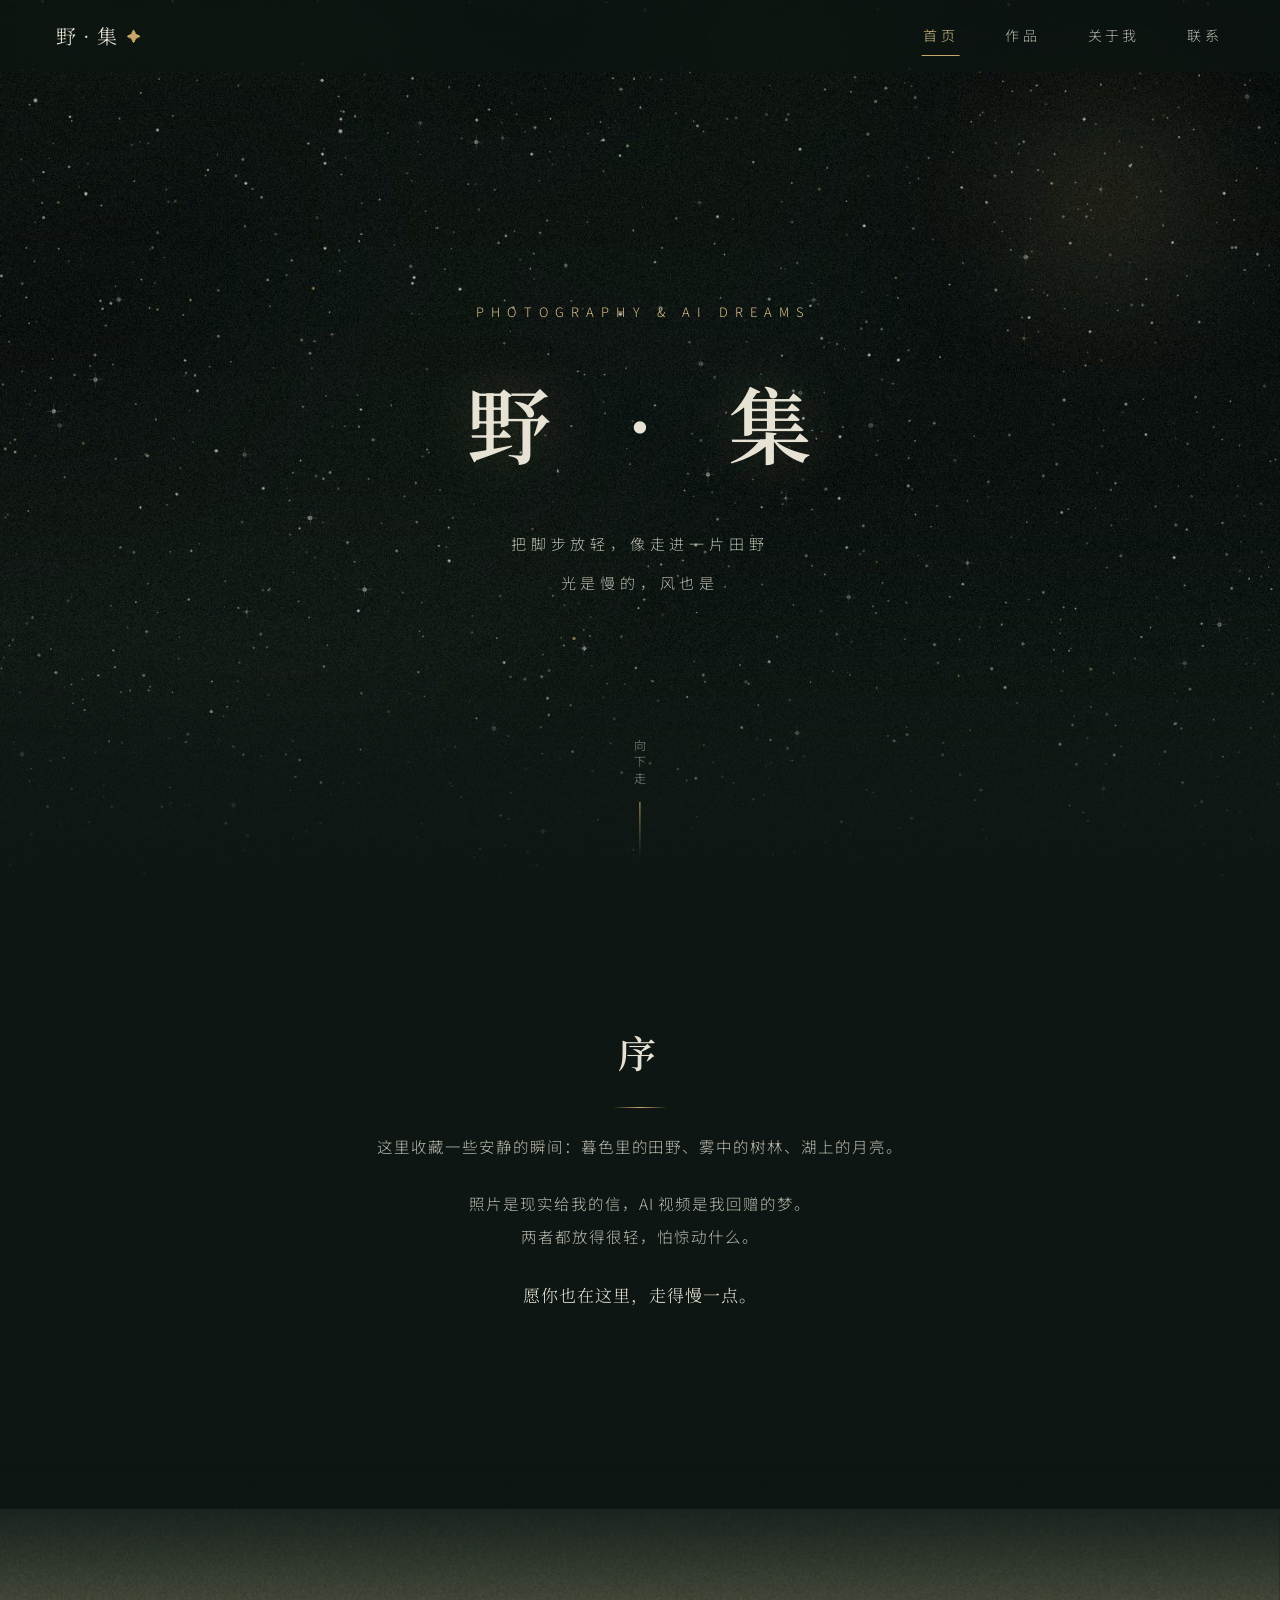
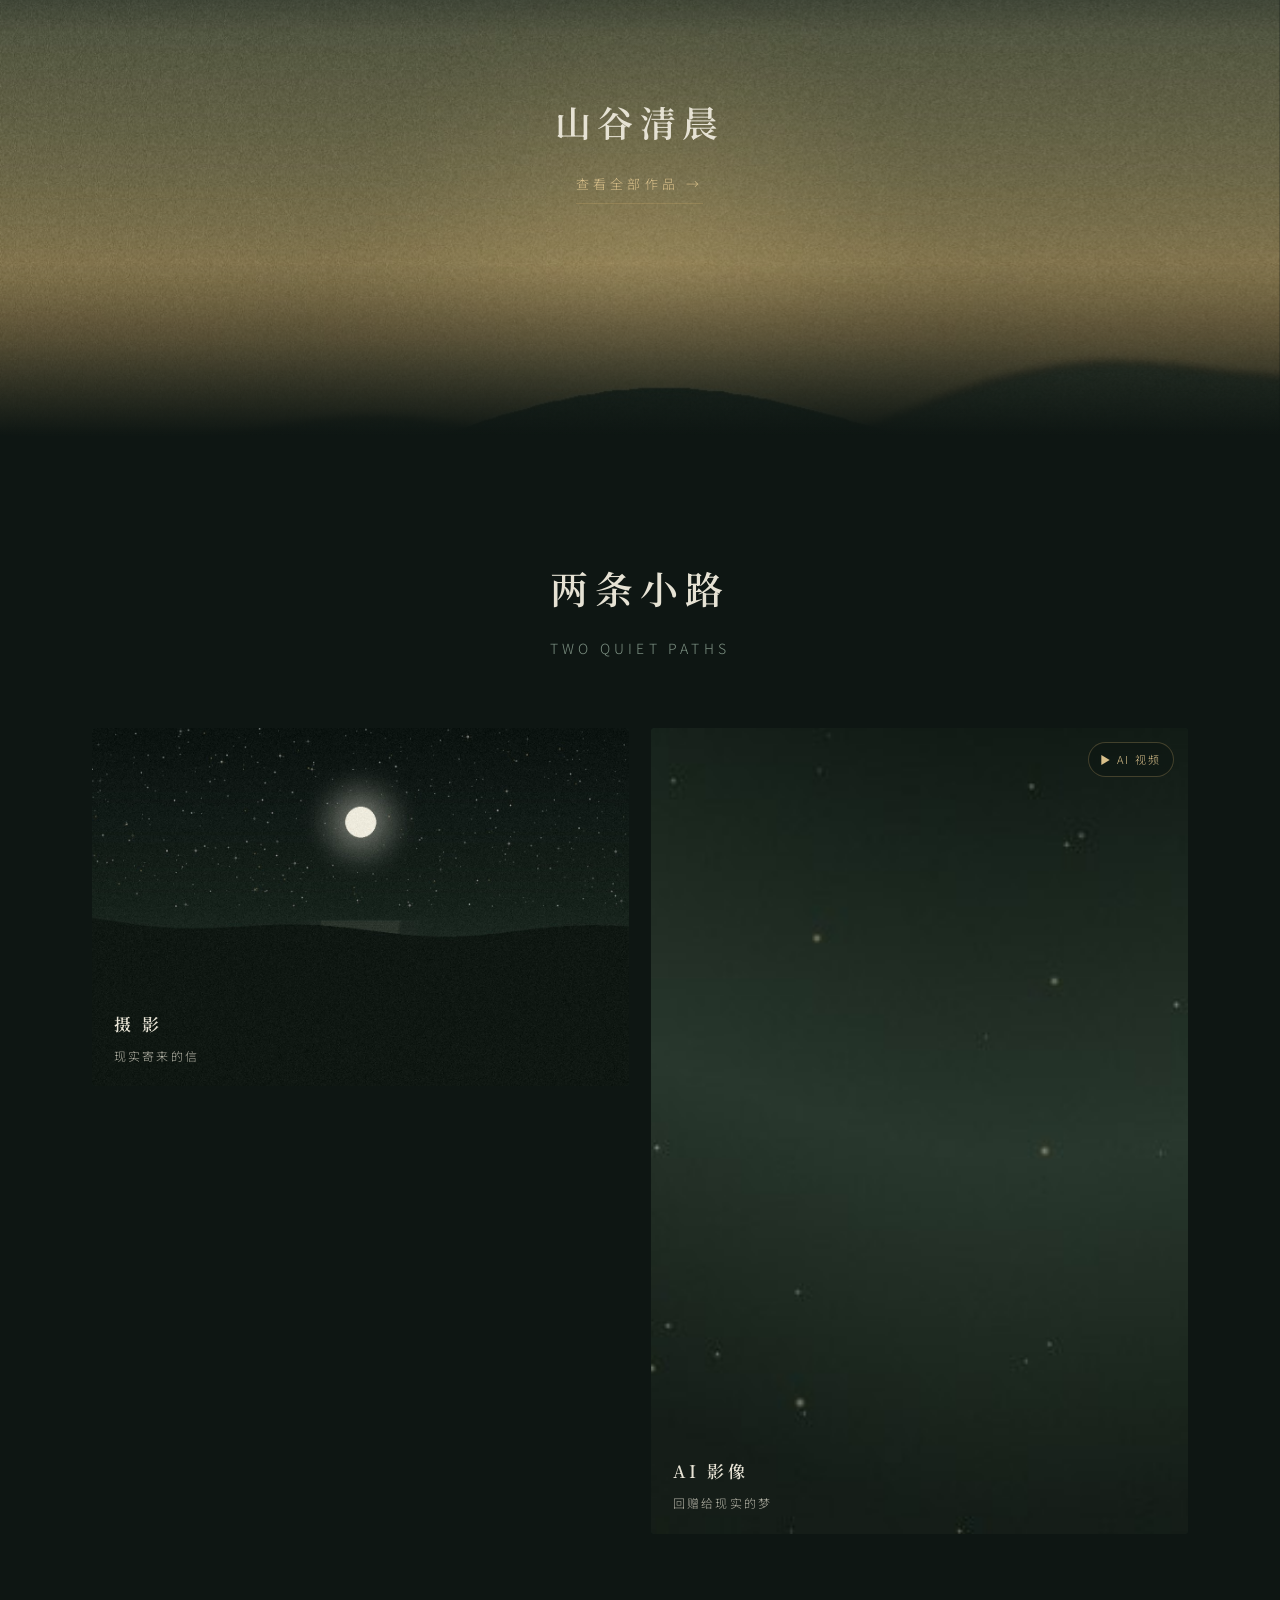
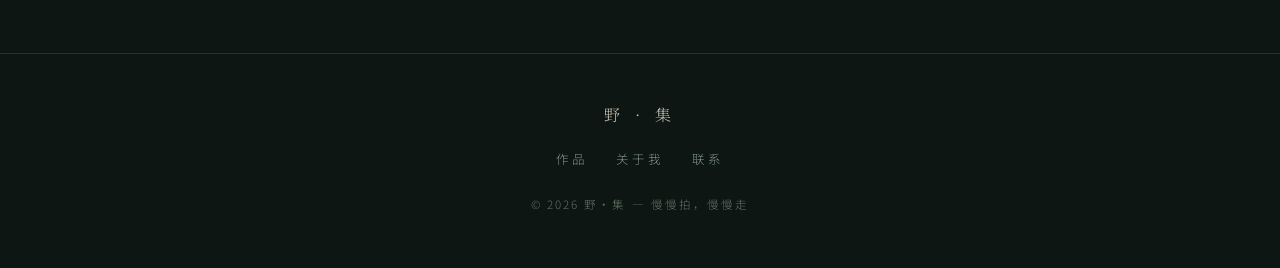
==== index.html @ b6f1c2d1 "野·集：摄影师个人网站（首页/作品/关于/联系）" ====
<!DOCTYPE html>
<html lang="zh-CN">
<head>
  <meta charset="UTF-8">
  <meta name="viewport" content="width=device-width, initial-scale=1.0">
  <title>野 · 集 — 摄影与 AI 影像</title>
  <meta name="description" content="一个安静的摄影角落：田野、雾气、星光，以及一些 AI 做的梦。">
  <link rel="icon" href="data:image/svg+xml,%3Csvg xmlns='http://www.w3.org/2000/svg' viewBox='0 0 32 32'%3E%3Ccircle cx='16' cy='16' r='14' fill='%23121d17'/%3E%3Ccircle cx='16' cy='12' r='2.4' fill='%23c8a96b'/%3E%3Ccircle cx='10' cy='20' r='1.4' fill='%23e6e2d4'/%3E%3Ccircle cx='22' cy='19' r='1.7' fill='%23e6e2d4'/%3E%3C/svg%3E">
  <link rel="preconnect" href="https://fonts.googleapis.com">
  <link rel="preconnect" href="https://fonts.gstatic.com" crossorigin>
  <link href="https://fonts.googleapis.com/css2?family=Noto+Serif+SC:wght@400;600&family=Noto+Sans+SC:wght@300;400&display=swap" rel="stylesheet">
  <link rel="stylesheet" href="assets/css/style.css">
</head>
<body>

  <!-- 顶部固定导航 -->
  <nav class="nav">
    <a class="nav-logo" href="index.html">野·集<span class="gold-dot">✦</span></a>
    <button class="nav-toggle" aria-label="菜单"><span></span><span></span><span></span></button>
    <div class="nav-links">
      <a href="index.html" class="active">首页</a>
      <a href="works.html">作品</a>
      <a href="about.html">关于我</a>
      <a href="contact.html">联系</a>
    </div>
  </nav>

  <!-- 首屏：星空大图 + 标题，鼠标悬停点亮星星 -->
  <header class="hero">
    <canvas id="starCanvas"></canvas>
    <div class="hero-inner">
      <p class="hero-kicker reveal">PHOTOGRAPHY &amp; AI DREAMS</p>
      <h1 class="hero-title reveal" data-delay="1">野&nbsp;·&nbsp;集</h1>
      <p class="hero-poem reveal" data-delay="2">把脚步放轻，像走进一片田野<br>光是慢的，风也是</p>
    </div>
    <span class="hero-scroll">向下走</span>
  </header>

  <!-- 序 -->
  <section class="section">
    <div class="intro">
      <h2 class="section-title reveal">序</h2>
      <div class="divider reveal"></div>
      <p class="reveal" data-delay="1">这里收藏一些安静的瞬间：暮色里的田野、雾中的树林、湖上的月亮。</p>
      <p class="reveal" data-delay="2">照片是现实给我的信，AI 视频是我回赠的梦。<br>两者都放得很轻，怕惊动什么。</p>
      <p class="drop reveal" data-delay="3">愿你也在这里，走得慢一点。</p>
    </div>
  </section>

  <!-- 精选作品带（视差滚动） -->
  <section class="feature-strip">
    <div class="parallax-img" data-parallax="0.35" style="background-image:url('assets/img/gallery/valley-dawn.jpg')"></div>
    <div class="strip-mask"></div>
    <div class="strip-text">
      <h2 class="reveal">山谷清晨</h2>
      <a class="reveal" data-delay="1" href="works.html">查看全部作品 →</a>
    </div>
  </section>

  <!-- 两条小路 -->
  <section class="section">
    <h2 class="section-title reveal">两条小路</h2>
    <p class="section-sub reveal" data-delay="1">TWO QUIET PATHS</p>
    <div class="gallery" style="grid-template-columns: repeat(2, 1fr);">
      <figure class="work-card reveal" data-delay="1" onclick="location.href='works.html'">
        <img src="assets/img/gallery/lake-moon.jpg" alt="摄影" loading="lazy" decoding="async">
        <div class="card-veil"></div>
        <figcaption class="card-info" style="opacity:1;transform:none;">
          <h3>摄 影</h3>
          <p>现实寄来的信</p>
        </figcaption>
      </figure>
      <figure class="work-card reveal" data-delay="2" onclick="location.href='works.html'">
        <img src="assets/img/gallery/dream-tide.jpg" alt="AI 视频" loading="lazy" decoding="async">
        <span class="badge-video"><svg viewBox="0 0 10 12"><path d="M0 0 L10 6 L0 12 Z"/></svg>AI 视频</span>
        <div class="card-veil"></div>
        <figcaption class="card-info" style="opacity:1;transform:none;">
          <h3>AI 影像</h3>
          <p>回赠给现实的梦</p>
        </figcaption>
      </figure>
    </div>
  </section>

  <footer class="footer">
    <p class="f-logo">野 · 集</p>
    <div class="f-links">
      <a href="works.html">作品</a>
      <a href="about.html">关于我</a>
      <a href="contact.html">联系</a>
    </div>
    <p class="f-copy">© <span id="year">2026</span> 野·集 — 慢慢拍，慢慢走</p>
  </footer>

  <script src="assets/js/stars.js" defer></script>
  <script src="assets/js/main.js" defer></script>
</body>
</html>
---- assets/css/style.css ----
/* ============================================================
   野 · 集 —— 摄影师个人网站
   氛围：温柔、安静，像走进田野
   色彩：深绿低饱和 + 暖金点缀，柔和低对比
   排版：衬线标题 + 黑体正文，诗集式宽行距
   ============================================================ */

:root {
  /* 色彩系统 */
  --green-950: #0e1613;
  --green-900: #121d17;
  --green-800: #182620;
  --green-700: #22332a;
  --green-600: #2f463a;
  --green-500: #48604f;
  --sage: #7d9183;
  --sage-dim: #5d7062;
  --gold: #c8a96b;
  --gold-soft: #d9c08a;
  --gold-faint: rgba(200, 169, 107, 0.35);
  --cream: #e6e2d4;
  --cream-dim: #b9b8ab;
  --line: rgba(230, 226, 212, 0.12);
  --line-gold: rgba(200, 169, 107, 0.28);

  /* 字体 */
  --serif: "Noto Serif SC", "Songti SC", "STSong", "SimSun", serif;
  --sans: "Noto Sans SC", "PingFang SC", "Microsoft YaHei", sans-serif;

  /* 节奏 */
  --ease-soft: cubic-bezier(0.33, 1, 0.68, 1);
  --dur: 0.5s;
  --nav-h: 72px;
}

* { margin: 0; padding: 0; box-sizing: border-box; }

html { scroll-behavior: smooth; }

body {
  background: var(--green-950);
  color: var(--cream);
  font-family: var(--sans);
  font-weight: 300;
  font-size: 16px;
  line-height: 2.1;               /* 诗集般的宽行距 */
  letter-spacing: 0.06em;         /* 微微拉开的字距 */
  -webkit-font-smoothing: antialiased;
  overflow-x: hidden;
}

::selection { background: rgba(200, 169, 107, 0.28); color: var(--cream); }

img { display: block; max-width: 100%; }
a { color: inherit; text-decoration: none; }
ul { list-style: none; }

/* 细滚动条 */
::-webkit-scrollbar { width: 10px; }
::-webkit-scrollbar-track { background: var(--green-950); }
::-webkit-scrollbar-thumb { background: var(--green-600); border-radius: 5px; }
::-webkit-scrollbar-thumb:hover { background: var(--green-500); }

/* ============ 通用排版 ============ */
h1, h2, h3, h4 {
  font-family: var(--serif);
  font-weight: 600;
  letter-spacing: 0.18em;
  color: var(--cream);
  line-height: 1.7;
}

.section {
  max-width: 1160px;
  margin: 0 auto;
  padding: 120px 32px;
}

.section-title {
  font-size: clamp(26px, 3.4vw, 38px);
  text-align: center;
  margin-bottom: 14px;
}

.section-sub {
  text-align: center;
  color: var(--sage);
  font-size: 14px;
  letter-spacing: 0.3em;
  margin-bottom: 64px;
}

.gold-dot { color: var(--gold); }

/* 金色分隔线（细、克制） */
.divider {
  width: 56px;
  height: 1px;
  background: linear-gradient(90deg, transparent, var(--gold), transparent);
  margin: 22px auto;
}

/* ============ 顶部固定导航 ============ */
.nav {
  position: fixed;
  inset: 0 0 auto 0;
  height: var(--nav-h);
  z-index: 100;
  display: flex;
  align-items: center;
  justify-content: space-between;
  padding: 0 clamp(20px, 5vw, 56px);
  background: rgba(14, 22, 19, 0.55);
  backdrop-filter: blur(14px);
  -webkit-backdrop-filter: blur(14px);
  border-bottom: 1px solid transparent;
  transition: background var(--dur) var(--ease-soft), border-color var(--dur) var(--ease-soft);
}
.nav.scrolled {
  background: rgba(14, 22, 19, 0.86);
  border-bottom-color: var(--line);
}

.nav-logo {
  font-family: var(--serif);
  font-size: 20px;
  letter-spacing: 0.34em;
  color: var(--cream);
}
.nav-logo .gold-dot { font-size: 14px; vertical-align: 2px; margin-left: 4px; }

.nav-links {
  display: flex;
  gap: clamp(18px, 3.4vw, 44px);
}
.nav-links a {
  position: relative;
  font-size: 14px;
  letter-spacing: 0.24em;
  color: var(--cream-dim);
  padding: 6px 2px;
  transition: color var(--dur) var(--ease-soft);
}
.nav-links a::after {
  content: "";
  position: absolute;
  left: 50%;
  bottom: 0;
  width: 0;
  height: 1px;
  background: var(--gold);
  transform: translateX(-50%);
  transition: width var(--dur) var(--ease-soft);
}
.nav-links a:hover,
.nav-links a.active { color: var(--gold-soft); }
.nav-links a:hover::after,
.nav-links a.active::after { width: 100%; }

/* 移动端汉堡 */
.nav-toggle {
  display: none;
  background: none;
  border: none;
  cursor: pointer;
  width: 36px; height: 36px;
  position: relative;
}
.nav-toggle span {
  display: block;
  width: 22px; height: 1.5px;
  background: var(--cream);
  margin: 5px auto;
  transition: transform var(--dur) var(--ease-soft), opacity var(--dur) var(--ease-soft);
}
.nav-toggle.open span:nth-child(1) { transform: translateY(6.5px) rotate(45deg); }
.nav-toggle.open span:nth-child(2) { opacity: 0; }
.nav-toggle.open span:nth-child(3) { transform: translateY(-6.5px) rotate(-45deg); }

/* ============ 首屏：星空 ============ */
.hero {
  position: relative;
  height: 100vh;
  min-height: 560px;
  overflow: hidden;
  background: var(--green-950) url("../img/hero-nebula.jpg") center / cover no-repeat;
}

.hero::after {
  /* 底部渐隐到页面底色，衔接下一段 */
  content: "";
  position: absolute;
  inset: auto 0 0 0;
  height: 30vh;
  background: linear-gradient(180deg, transparent, var(--green-950));
  pointer-events: none;
}

#starCanvas {
  position: absolute;
  inset: 0;
  width: 100%;
  height: 100%;
}

.hero-inner {
  position: relative;
  z-index: 2;
  height: 100%;
  display: flex;
  flex-direction: column;
  align-items: center;
  justify-content: center;
  text-align: center;
  padding: 0 24px;
  pointer-events: none;  /* 让鼠标事件穿透到星空画布 */
}
.hero-inner > * { pointer-events: auto; }

.hero-kicker {
  font-size: 13px;
  letter-spacing: 0.55em;
  color: var(--gold-soft);
  margin-bottom: 26px;
  text-indent: 0.55em;
}

.hero-title {
  font-size: clamp(40px, 7.5vw, 84px);
  letter-spacing: 0.32em;
  text-indent: 0.32em;
  font-weight: 600;
  text-shadow: 0 0 60px rgba(200, 169, 107, 0.25);
}

.hero-poem {
  margin-top: 30px;
  color: var(--cream-dim);
  font-size: 15px;
  letter-spacing: 0.32em;
  line-height: 2.6;
}

.hero-scroll {
  position: absolute;
  bottom: 42px;
  left: 50%;
  transform: translateX(-50%);
  z-index: 2;
  color: var(--sage);
  font-size: 12px;
  letter-spacing: 0.4em;
  writing-mode: vertical-rl;
  display: flex;
  align-items: center;
  gap: 14px;
}
.hero-scroll::after {
  content: "";
  width: 1px;
  height: 56px;
  background: linear-gradient(180deg, var(--gold), transparent);
  animation: drip 2.4s var(--ease-soft) infinite;
}
@keyframes drip {
  0%   { transform: scaleY(0); transform-origin: top; opacity: 0; }
  35%  { transform: scaleY(1); opacity: 1; }
  100% { transform: scaleY(1); transform-origin: bottom; opacity: 0; }
}

/* ============ 入场淡入（从下往上） ============ */
.reveal {
  opacity: 0;
  transform: translateY(30px);
  transition: opacity var(--dur) var(--ease-soft), transform var(--dur) var(--ease-soft);
  will-change: opacity, transform;
}
.reveal.visible {
  opacity: 1;
  transform: translateY(0);
}
/* 轻微错落 */
.reveal[data-delay="1"] { transition-delay: 0.08s; }
.reveal[data-delay="2"] { transition-delay: 0.16s; }
.reveal[data-delay="3"] { transition-delay: 0.24s; }

/* ============ 首页：序 ============ */
.intro {
  max-width: 720px;
  margin: 0 auto;
  text-align: center;
}
.intro p {
  color: var(--cream-dim);
  margin-bottom: 1.6em;
  font-size: 15.5px;
}
.intro .drop {
  font-family: var(--serif);
  color: var(--cream);
  font-size: 17px;
}

/* ============ 首页：精选作品带（视差） ============ */
.feature-strip {
  position: relative;
  height: 64vh;
  min-height: 420px;
  overflow: hidden;
}
.feature-strip .parallax-img {
  position: absolute;
  inset: -18% 0;
  background-position: center;
  background-size: cover;
  will-change: transform;
}
.feature-strip .strip-mask {
  position: absolute;
  inset: 0;
  background: linear-gradient(180deg, var(--green-950) 0%, rgba(14, 22, 19, 0.25) 30%, rgba(14, 22, 19, 0.25) 70%, var(--green-950) 100%);
}
.feature-strip .strip-text {
  position: absolute;
  inset: 0;
  display: flex;
  flex-direction: column;
  align-items: center;
  justify-content: center;
  gap: 18px;
  z-index: 2;
}
.strip-text h2 { font-size: clamp(24px, 3.2vw, 36px); }
.strip-text a {
  font-size: 13px;
  letter-spacing: 0.32em;
  color: var(--gold-soft);
  border-bottom: 1px solid var(--line-gold);
  padding-bottom: 6px;
  transition: color var(--dur) var(--ease-soft), border-color var(--dur) var(--ease-soft);
}
.strip-text a:hover { color: var(--gold); border-color: var(--gold); }

/* ============ 作品筛选 ============ */
.filter-bar {
  display: flex;
  justify-content: center;
  gap: 12px;
  flex-wrap: wrap;
  margin-bottom: 56px;
}
.filter-btn {
  font-family: var(--sans);
  font-size: 13px;
  letter-spacing: 0.26em;
  color: var(--sage);
  background: transparent;
  border: 1px solid var(--line);
  border-radius: 999px;
  padding: 10px 26px 10px 28px;
  cursor: pointer;
  transition: all var(--dur) var(--ease-soft);
}
.filter-btn:hover { color: var(--gold-soft); border-color: var(--line-gold); }
.filter-btn.active {
  color: var(--green-950);
  background: var(--gold);
  border-color: var(--gold);
}

/* ============ 作品网格 ============ */
.gallery {
  display: grid;
  grid-template-columns: repeat(3, 1fr);
  gap: 22px;
}
.work-card {
  position: relative;
  overflow: hidden;
  border-radius: 4px;
  background: var(--green-800);
  cursor: pointer;
  aspect-ratio: 3 / 2;
}
.work-card.tall { aspect-ratio: 2 / 3; }
.work-card:nth-child(6n+2),
.work-card:nth-child(6n+5) { aspect-ratio: 2 / 3; }

.work-card img,
.work-card video {
  width: 100%;
  height: 100%;
  object-fit: cover;
  transform: scale(1.001);
  transition: transform var(--dur) var(--ease-soft), filter var(--dur) var(--ease-soft);
  filter: saturate(0.92);
}
.work-card:hover img,
.work-card:hover video {
  transform: scale(1.06);           /* 悬停放大 */
  filter: saturate(1.02);
}

.work-card .card-veil {
  position: absolute;
  inset: 0;
  background: linear-gradient(180deg, transparent 55%, rgba(14, 22, 19, 0.78));
  opacity: 0;
  transition: opacity var(--dur) var(--ease-soft);
}
.work-card:hover .card-veil { opacity: 1; }

.work-card .card-info {
  position: absolute;
  left: 22px;
  right: 22px;
  bottom: 18px;
  transform: translateY(10px);
  opacity: 0;
  transition: all var(--dur) var(--ease-soft);
}
.work-card:hover .card-info { transform: translateY(0); opacity: 1; }
.card-info h3 {
  font-size: 17px;
  letter-spacing: 0.2em;
  margin-bottom: 4px;
}
.card-info p {
  font-size: 12px;
  color: var(--cream-dim);
  letter-spacing: 0.18em;
}

/* 视频角标 */
.badge-video {
  position: absolute;
  top: 14px;
  right: 14px;
  z-index: 2;
  display: flex;
  align-items: center;
  gap: 7px;
  font-size: 11px;
  letter-spacing: 0.2em;
  color: var(--gold-soft);
  background: rgba(14, 22, 19, 0.55);
  border: 1px solid var(--line-gold);
  border-radius: 999px;
  padding: 5px 12px;
  backdrop-filter: blur(6px);
}
.badge-video svg { width: 9px; height: 10px; fill: var(--gold-soft); }

/* 筛选切换时的柔和过渡 */
.work-card.hide {
  opacity: 0;
  transform: scale(0.97);
  pointer-events: none;
  position: absolute;
  visibility: hidden;
}
.work-card {
  transition: opacity var(--dur) var(--ease-soft), transform var(--dur) var(--ease-soft);
}

/* ============ 灯箱 ============ */
.lightbox {
  position: fixed;
  inset: 0;
  z-index: 200;
  display: flex;
  align-items: center;
  justify-content: center;
  background: rgba(10, 15, 12, 0.9);
  backdrop-filter: blur(10px);
  opacity: 0;
  visibility: hidden;
  transition: opacity var(--dur) var(--ease-soft), visibility var(--dur);
}
.lightbox.open { opacity: 1; visibility: visible; }
.lightbox-box {
  max-width: min(1080px, 92vw);
  max-height: 84vh;
  display: flex;
  flex-direction: column;
  align-items: center;
  gap: 16px;
  transform: translateY(16px);
  transition: transform var(--dur) var(--ease-soft);
}
.lightbox.open .lightbox-box { transform: translateY(0); }
.lightbox-box img,
.lightbox-box video {
  max-width: 100%;
  max-height: 74vh;
  border-radius: 4px;
  box-shadow: 0 30px 80px rgba(0, 0, 0, 0.5);
}
.lightbox-caption {
  font-family: var(--serif);
  font-size: 15px;
  letter-spacing: 0.24em;
  color: var(--cream-dim);
}
.lightbox-close {
  position: absolute;
  top: 26px;
  right: 34px;
  width: 44px; height: 44px;
  border-radius: 50%;
  border: 1px solid var(--line);
  background: transparent;
  color: var(--cream);
  font-size: 20px;
  cursor: pointer;
  transition: all var(--dur) var(--ease-soft);
}
.lightbox-close:hover { border-color: var(--gold); color: var(--gold); transform: rotate(90deg); }

/* ============ 关于我 ============ */
.about-grid {
  display: grid;
  grid-template-columns: 5fr 7fr;
  gap: clamp(36px, 6vw, 84px);
  align-items: center;
}
.about-photo {
  overflow: hidden;
  border-radius: 4px;
}
.about-photo img {
  transition: transform var(--dur) var(--ease-soft);
}
.about-photo:hover img { transform: scale(1.04); }
.about-text h2 {
  font-size: clamp(24px, 3vw, 32px);
  margin-bottom: 26px;
}
.about-text p {
  color: var(--cream-dim);
  font-size: 15px;
  margin-bottom: 1.5em;
}
.about-text .sig {
  font-family: var(--serif);
  color: var(--gold-soft);
  letter-spacing: 0.3em;
  margin-top: 34px;
  font-size: 15px;
}

.about-facts {
  margin-top: 44px;
  border-top: 1px solid var(--line);
  padding-top: 30px;
  display: grid;
  grid-template-columns: repeat(3, 1fr);
  gap: 22px;
}
.fact b {
  display: block;
  font-family: var(--serif);
  font-size: 30px;
  color: var(--gold);
  font-weight: 600;
  letter-spacing: 0.06em;
}
.fact span {
  font-size: 12.5px;
  color: var(--sage);
  letter-spacing: 0.22em;
}

/* ============ 联系 & 留言板 ============ */
.contact-grid {
  display: grid;
  grid-template-columns: 1fr 1.2fr;
  gap: clamp(36px, 6vw, 80px);
  align-items: start;
}
.contact-info p {
  color: var(--cream-dim);
  font-size: 15px;
  margin-bottom: 1.4em;
}
.contact-line {
  display: flex;
  align-items: baseline;
  gap: 16px;
  padding: 16px 0;
  border-bottom: 1px solid var(--line);
  font-size: 14.5px;
}
.contact-line b {
  font-family: var(--serif);
  color: var(--gold-soft);
  font-weight: 600;
  letter-spacing: 0.2em;
  min-width: 64px;
}
.contact-line a { color: var(--cream-dim); transition: color var(--dur) var(--ease-soft); }
.contact-line a:hover { color: var(--gold-soft); }

/* 留言板 */
.guestbook h3 {
  font-size: 20px;
  letter-spacing: 0.24em;
  margin-bottom: 8px;
}
.guestbook .gb-tip {
  font-size: 12.5px;
  color: var(--sage-dim);
  margin-bottom: 26px;
  letter-spacing: 0.1em;
}
.gb-form { display: flex; flex-direction: column; gap: 14px; margin-bottom: 40px; }
.gb-form input,
.gb-form textarea {
  font-family: var(--sans);
  font-size: 14px;
  letter-spacing: 0.08em;
  color: var(--cream);
  background: var(--green-800);
  border: 1px solid var(--line);
  border-radius: 4px;
  padding: 13px 16px;
  outline: none;
  resize: vertical;
  transition: border-color var(--dur) var(--ease-soft), background var(--dur) var(--ease-soft);
}
.gb-form input:focus,
.gb-form textarea:focus {
  border-color: var(--line-gold);
  background: var(--green-700);
}
.gb-form textarea { min-height: 96px; line-height: 1.9; }
.gb-submit {
  align-self: flex-start;
  font-size: 13px;
  letter-spacing: 0.3em;
  color: var(--green-950);
  background: var(--gold);
  border: none;
  border-radius: 999px;
  padding: 12px 34px 12px 38px;
  cursor: pointer;
  transition: all var(--dur) var(--ease-soft);
}
.gb-submit:hover { background: var(--gold-soft); transform: translateY(-1px); }

.gb-list { display: flex; flex-direction: column; }
.gb-item {
  padding: 20px 2px;
  border-bottom: 1px solid var(--line);
}
.gb-item .gb-head {
  display: flex;
  justify-content: space-between;
  align-items: baseline;
  margin-bottom: 6px;
}
.gb-item .gb-name {
  font-family: var(--serif);
  color: var(--gold-soft);
  font-size: 14.5px;
  letter-spacing: 0.16em;
}
.gb-item .gb-date { font-size: 11.5px; color: var(--sage-dim); letter-spacing: 0.12em; }
.gb-item .gb-msg { font-size: 14px; color: var(--cream-dim); }
.gb-empty { color: var(--sage-dim); font-size: 13.5px; padding: 18px 2px; letter-spacing: 0.14em; }

/* ============ 页脚 ============ */
.footer {
  border-top: 1px solid var(--line);
  padding: 44px 32px 52px;
  text-align: center;
}
.footer .f-logo {
  font-family: var(--serif);
  letter-spacing: 0.34em;
  font-size: 16px;
  color: var(--cream-dim);
  margin-bottom: 14px;
}
.footer .f-links {
  display: flex;
  justify-content: center;
  gap: 28px;
  margin-bottom: 20px;
}
.footer .f-links a {
  font-size: 12.5px;
  letter-spacing: 0.24em;
  color: var(--sage);
  transition: color var(--dur) var(--ease-soft);
}
.footer .f-links a:hover { color: var(--gold-soft); }
.footer .f-copy {
  font-size: 11.5px;
  color: var(--sage-dim);
  letter-spacing: 0.18em;
}

/* ============ 页面顶部留白（非首页） ============ */
.page-head {
  padding: calc(var(--nav-h) + 90px) 32px 20px;
  text-align: center;
}
.page-head .ph-kicker {
  font-size: 12px;
  letter-spacing: 0.5em;
  color: var(--gold-soft);
  margin-bottom: 18px;
  text-indent: 0.5em;
}
.page-head h1 { font-size: clamp(30px, 4.6vw, 48px); }
.page-head .ph-sub {
  margin-top: 18px;
  color: var(--sage);
  font-size: 13.5px;
  letter-spacing: 0.3em;
}

/* ============ 视差装饰图（关于页） ============ */
.parallax-band {
  position: relative;
  height: 46vh;
  min-height: 320px;
  overflow: hidden;
  margin: 40px 0;
}
.parallax-band .parallax-img {
  position: absolute;
  inset: -20% 0;
  background-position: center;
  background-size: cover;
  will-change: transform;
}
.parallax-band .band-mask {
  position: absolute;
  inset: 0;
  background: linear-gradient(180deg, var(--green-950), transparent 35%, transparent 65%, var(--green-950));
}

/* ============ 响应式 ============ */
@media (max-width: 960px) {
  .gallery { grid-template-columns: repeat(2, 1fr); }
  .about-grid { grid-template-columns: 1fr; }
  .contact-grid { grid-template-columns: 1fr; }
  .about-photo { max-width: 420px; margin: 0 auto; }
}

@media (max-width: 640px) {
  body { font-size: 15px; line-height: 2.0; }
  .section { padding: 84px 20px; }

  .nav-toggle { display: block; z-index: 101; }
  .nav-links {
    position: fixed;
    inset: 0;
    flex-direction: column;
    align-items: center;
    justify-content: center;
    gap: 40px;
    background: rgba(14, 22, 19, 0.97);
    backdrop-filter: blur(16px);
    opacity: 0;
    visibility: hidden;
    transition: opacity var(--dur) var(--ease-soft), visibility var(--dur);
  }
  .nav-links.open { opacity: 1; visibility: visible; }
  .nav-links a { font-size: 18px; }

  .gallery { grid-template-columns: 1fr; }
  .work-card,
  .work-card:nth-child(6n+2),
  .work-card:nth-child(6n+5) { aspect-ratio: 3 / 2; }

  .hero-title { letter-spacing: 0.2em; text-indent: 0.2em; }
  .hero-poem { letter-spacing: 0.2em; font-size: 13.5px; }
  .about-facts { grid-template-columns: 1fr 1fr; }
}

/* ============ 降低动效偏好 ============ */
@media (prefers-reduced-motion: reduce) {
  *, *::before, *::after {
    animation-duration: 0.01ms !important;
    transition-duration: 0.01ms !important;
  }
  html { scroll-behavior: auto; }
  .reveal { opacity: 1; transform: none; }
}
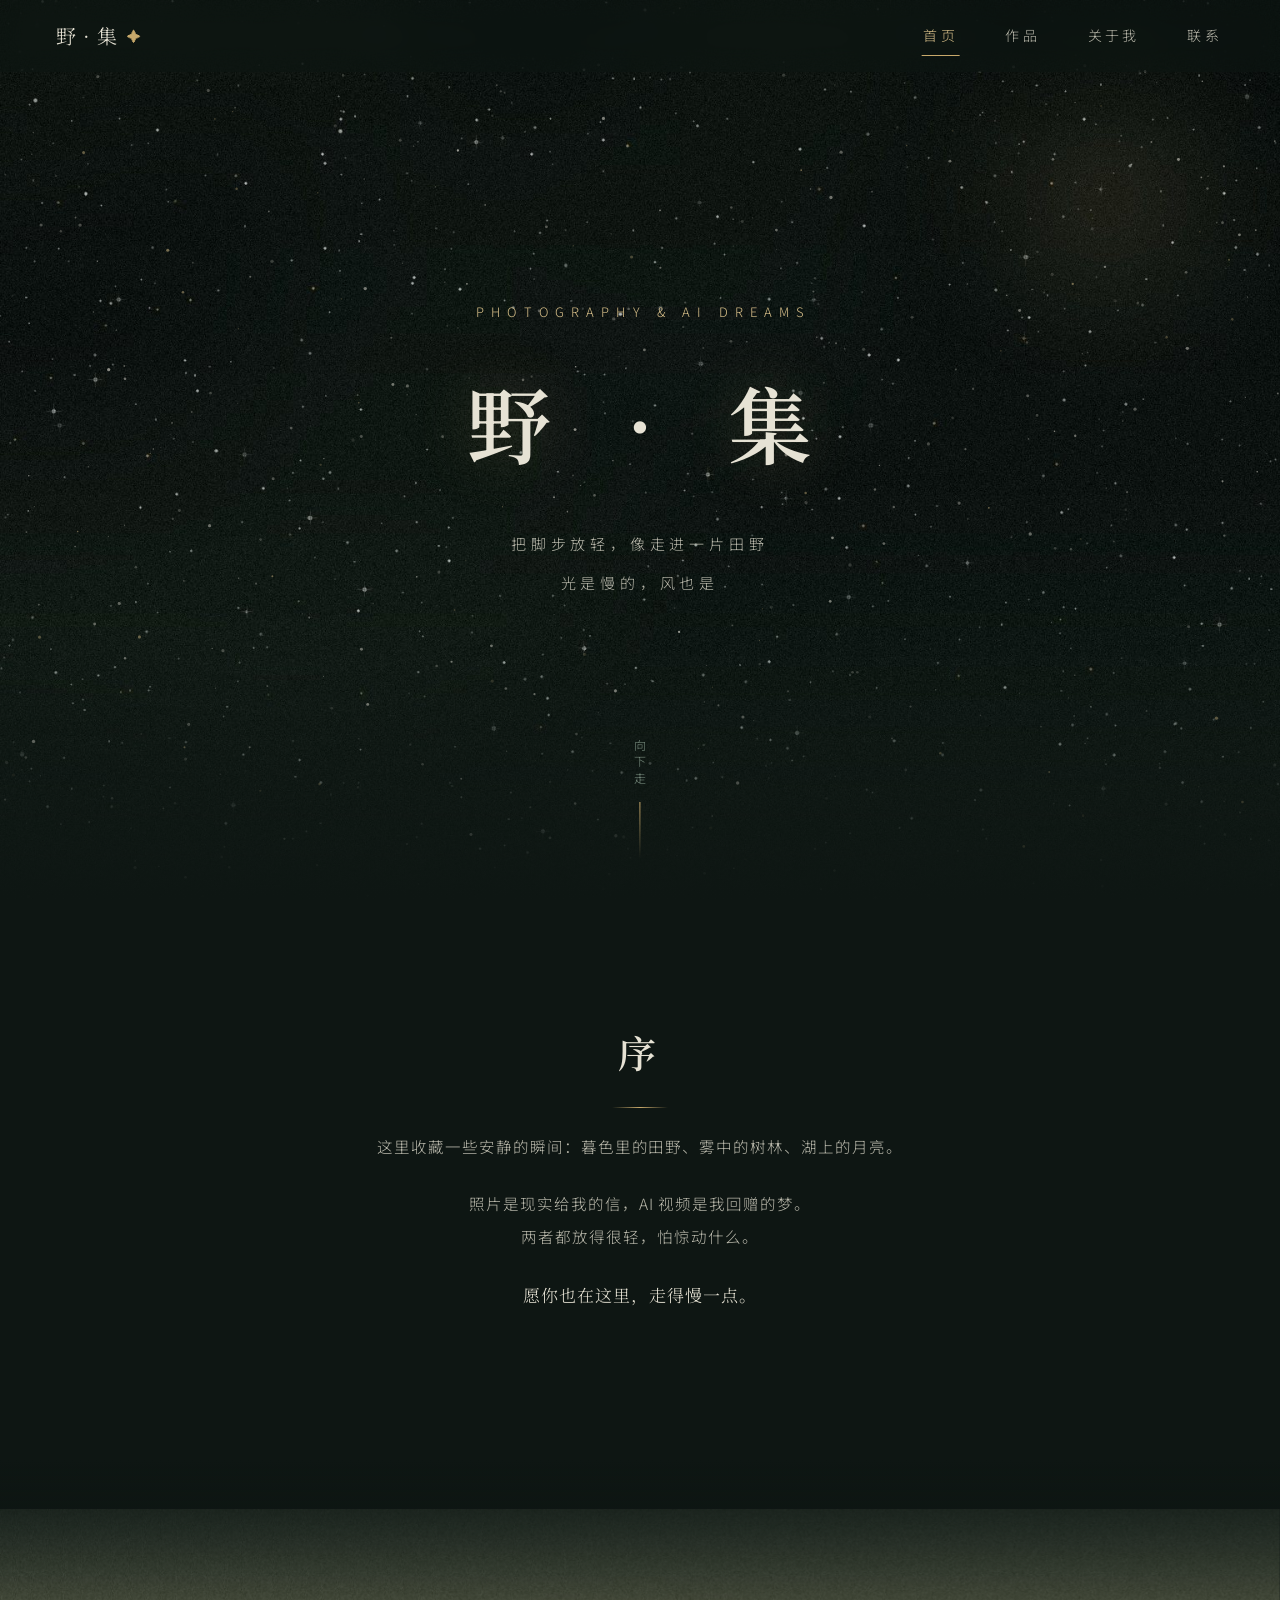
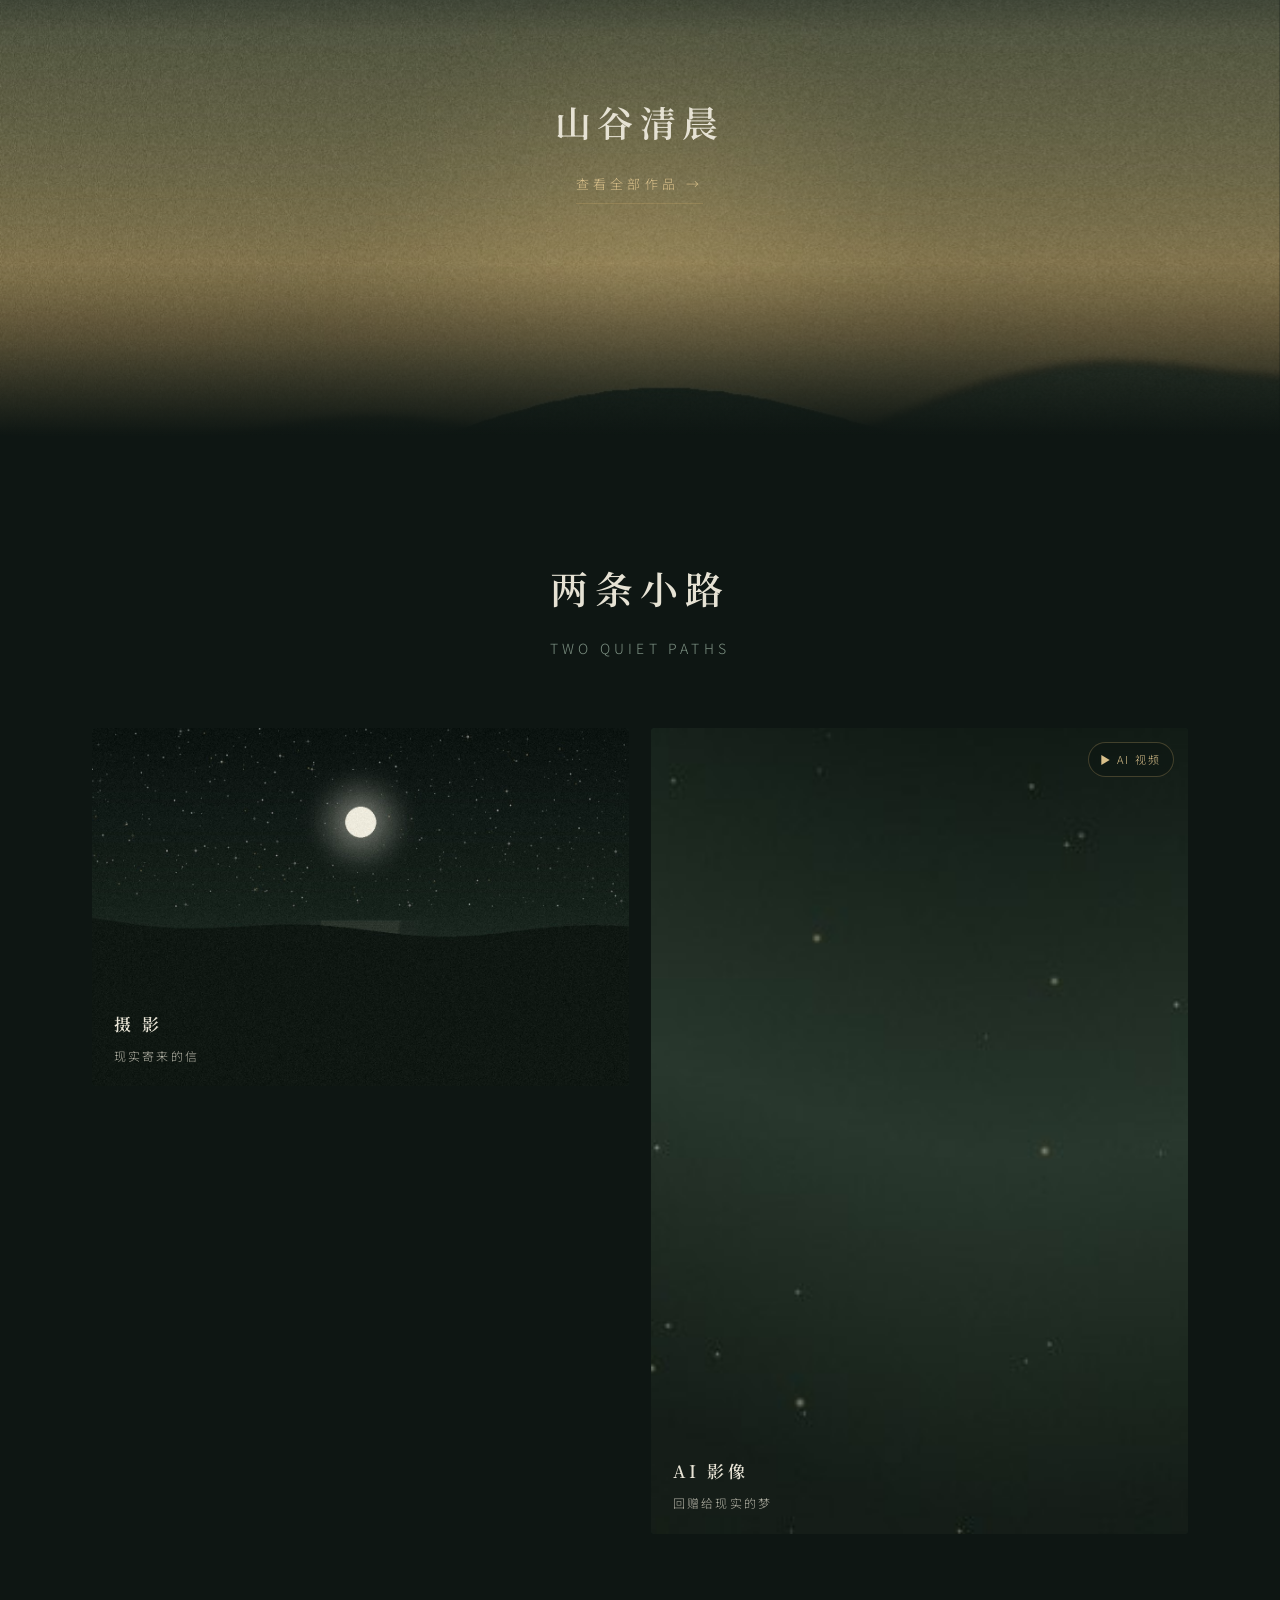
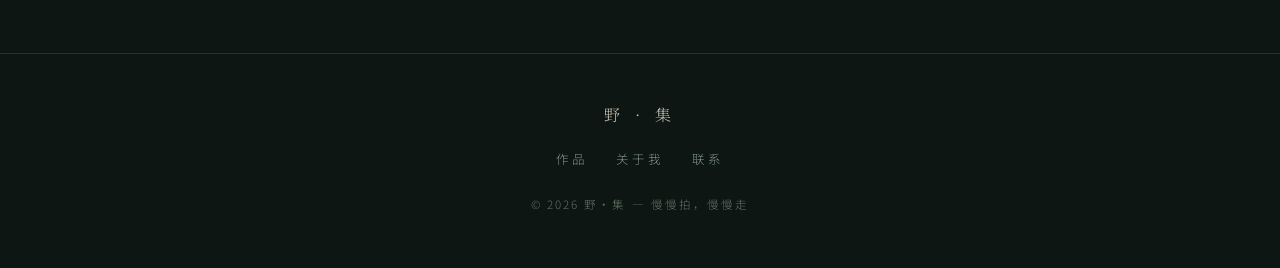
==== commit 16331b38: "Update title in index.html" ====
--- a/index.html
+++ b/index.html
@@ -3,7 +3,7 @@
 <head>
   <meta charset="UTF-8">
   <meta name="viewport" content="width=device-width, initial-scale=1.0">
-  <title>野 · 集 — 摄影与 AI 影像</title>
+  <title>野有叙 — 摄影与 AI 影像</title>
   <meta name="description" content="一个安静的摄影角落：田野、雾气、星光，以及一些 AI 做的梦。">
   <link rel="icon" href="data:image/svg+xml,%3Csvg xmlns='http://www.w3.org/2000/svg' viewBox='0 0 32 32'%3E%3Ccircle cx='16' cy='16' r='14' fill='%23121d17'/%3E%3Ccircle cx='16' cy='12' r='2.4' fill='%23c8a96b'/%3E%3Ccircle cx='10' cy='20' r='1.4' fill='%23e6e2d4'/%3E%3Ccircle cx='22' cy='19' r='1.7' fill='%23e6e2d4'/%3E%3C/svg%3E">
   <link rel="preconnect" href="https://fonts.googleapis.com">
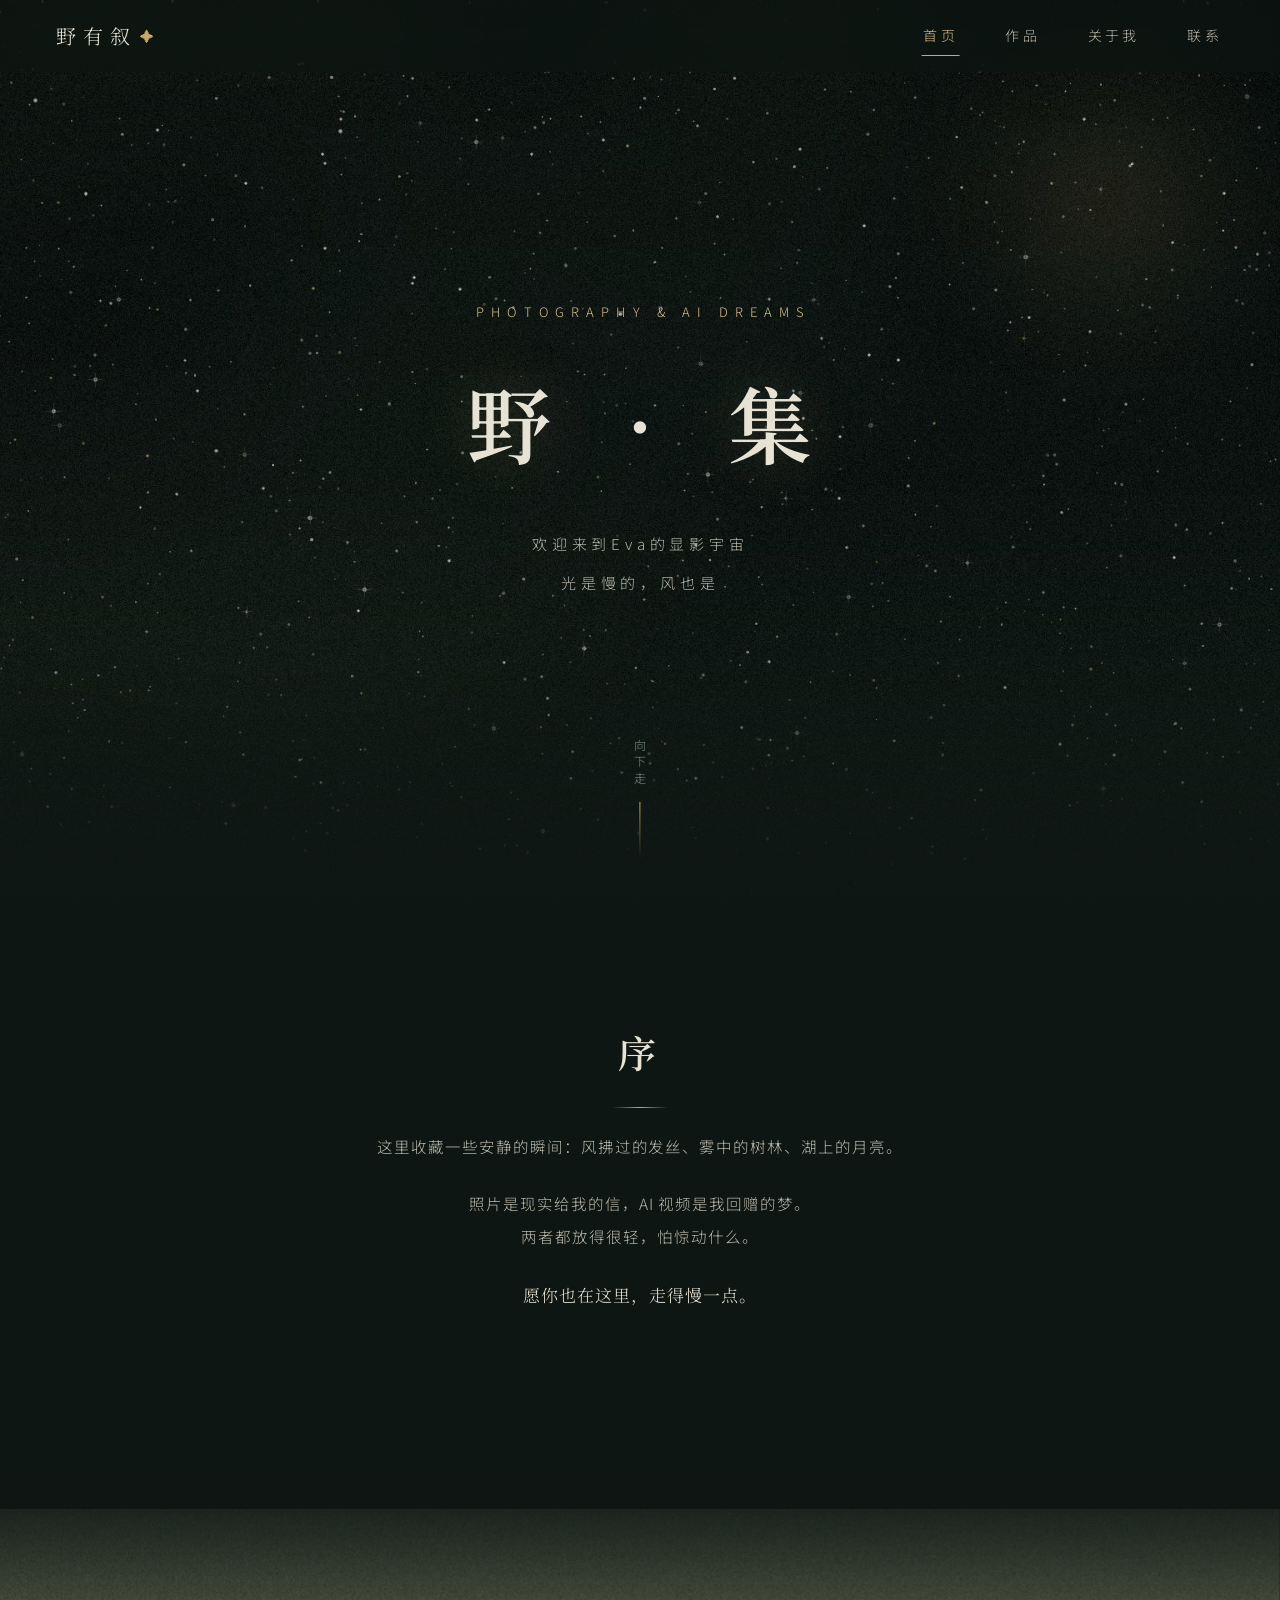
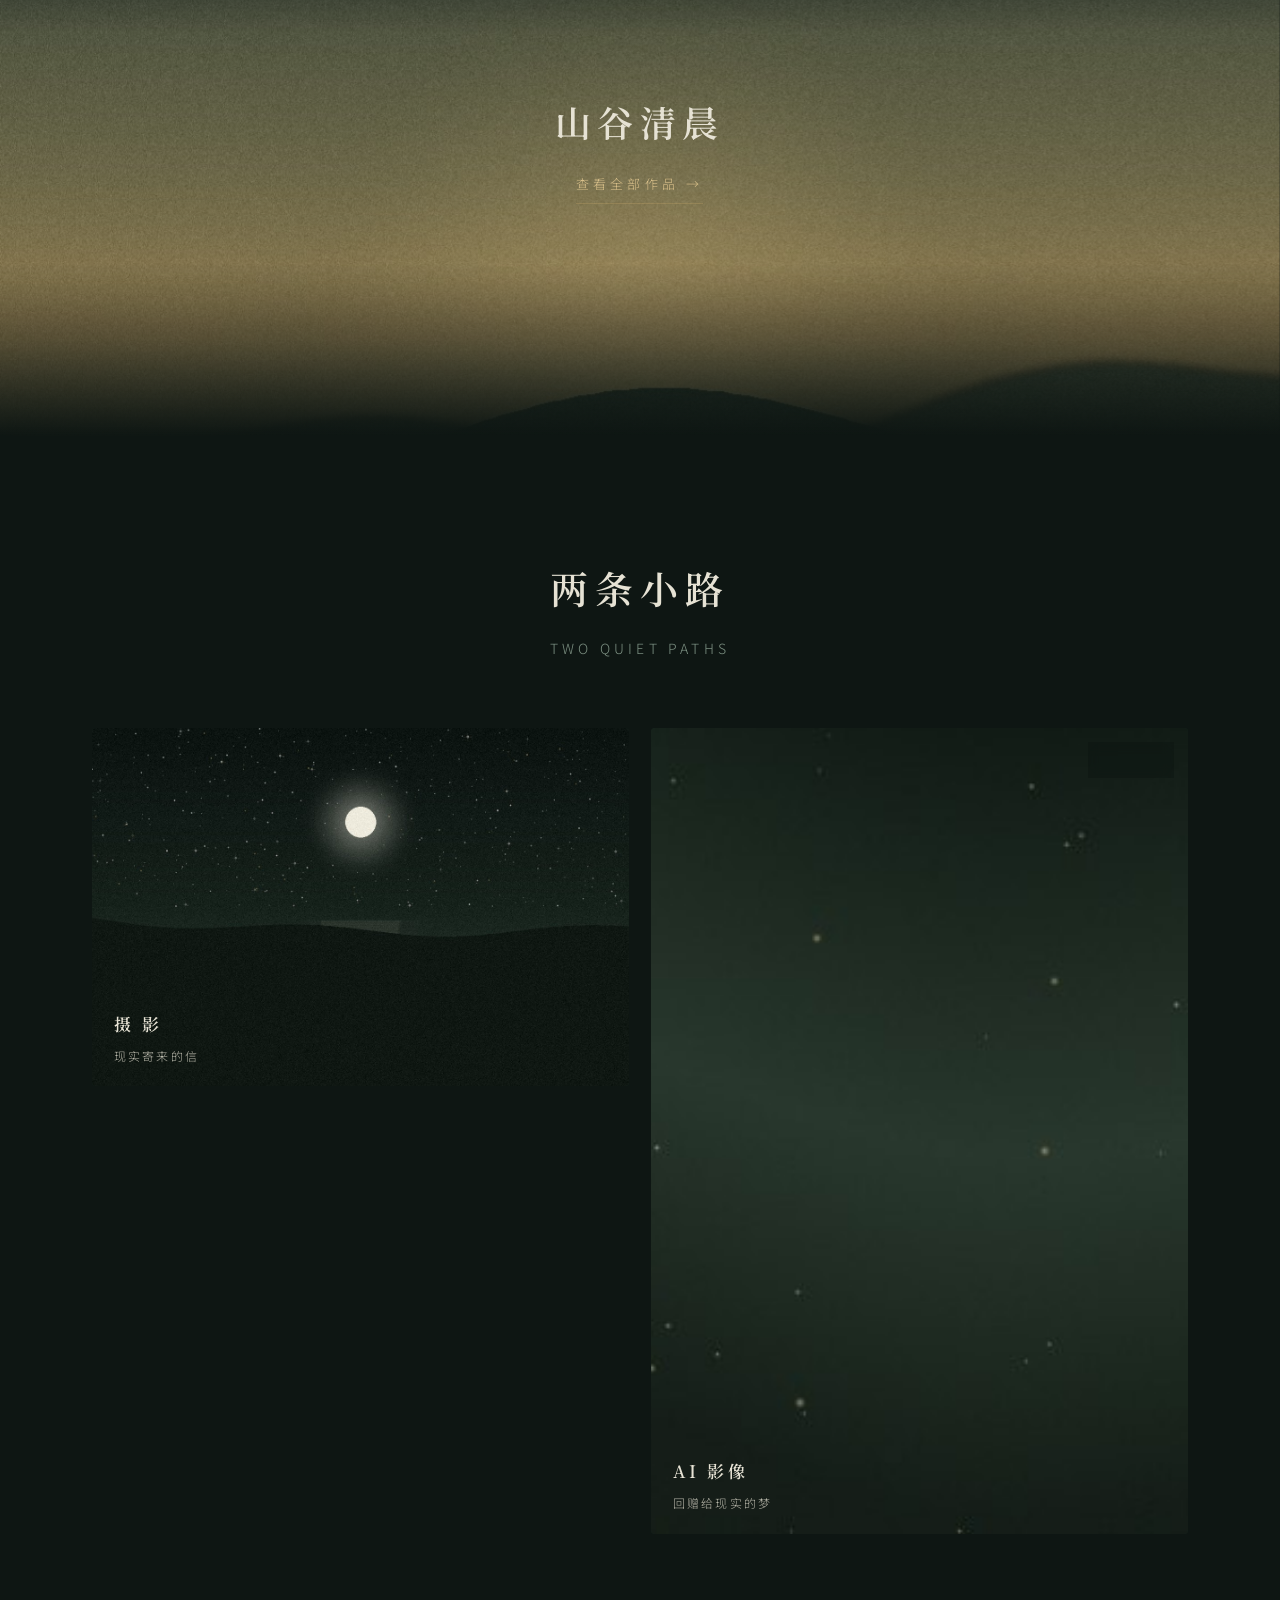
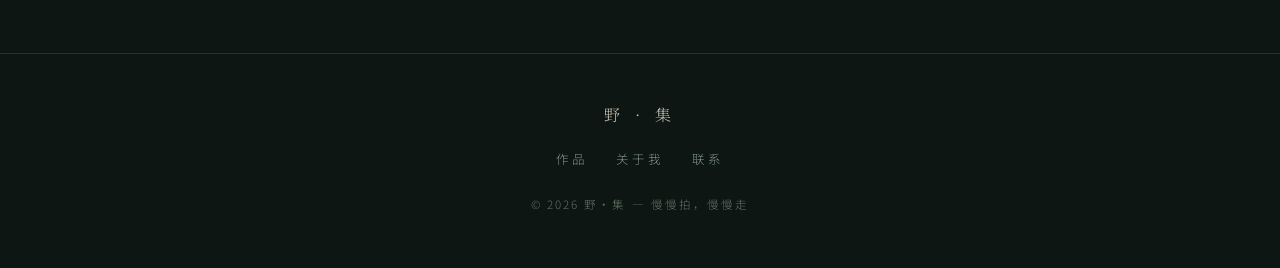
==== commit 5e564c52: "Update index.html" ====
--- a/index.html
+++ b/index.html
@@ -15,7 +15,7 @@
 
   <!-- 顶部固定导航 -->
   <nav class="nav">
-    <a class="nav-logo" href="index.html">野·集<span class="gold-dot">✦</span></a>
+    <a class="nav-logo" href="index.html">野有叙<span class="gold-dot">✦</span></a>
     <button class="nav-toggle" aria-label="菜单"><span></span><span></span><span></span></button>
     <div class="nav-links">
       <a href="index.html" class="active">首页</a>
@@ -31,7 +31,7 @@
     <div class="hero-inner">
       <p class="hero-kicker reveal">PHOTOGRAPHY &amp; AI DREAMS</p>
       <h1 class="hero-title reveal" data-delay="1">野&nbsp;·&nbsp;集</h1>
-      <p class="hero-poem reveal" data-delay="2">把脚步放轻，像走进一片田野<br>光是慢的，风也是</p>
+      <p class="hero-poem reveal" data-delay="2">欢迎来到Eva的显影宇宙<br>光是慢的，风也是</p>
     </div>
     <span class="hero-scroll">向下走</span>
   </header>
@@ -41,7 +41,7 @@
     <div class="intro">
       <h2 class="section-title reveal">序</h2>
       <div class="divider reveal"></div>
-      <p class="reveal" data-delay="1">这里收藏一些安静的瞬间：暮色里的田野、雾中的树林、湖上的月亮。</p>
+      <p class="reveal" data-delay="1">这里收藏一些安静的瞬间：风拂过的发丝、雾中的树林、湖上的月亮。</p>
       <p class="reveal" data-delay="2">照片是现实给我的信，AI 视频是我回赠的梦。<br>两者都放得很轻，怕惊动什么。</p>
       <p class="drop reveal" data-delay="3">愿你也在这里，走得慢一点。</p>
     </div>
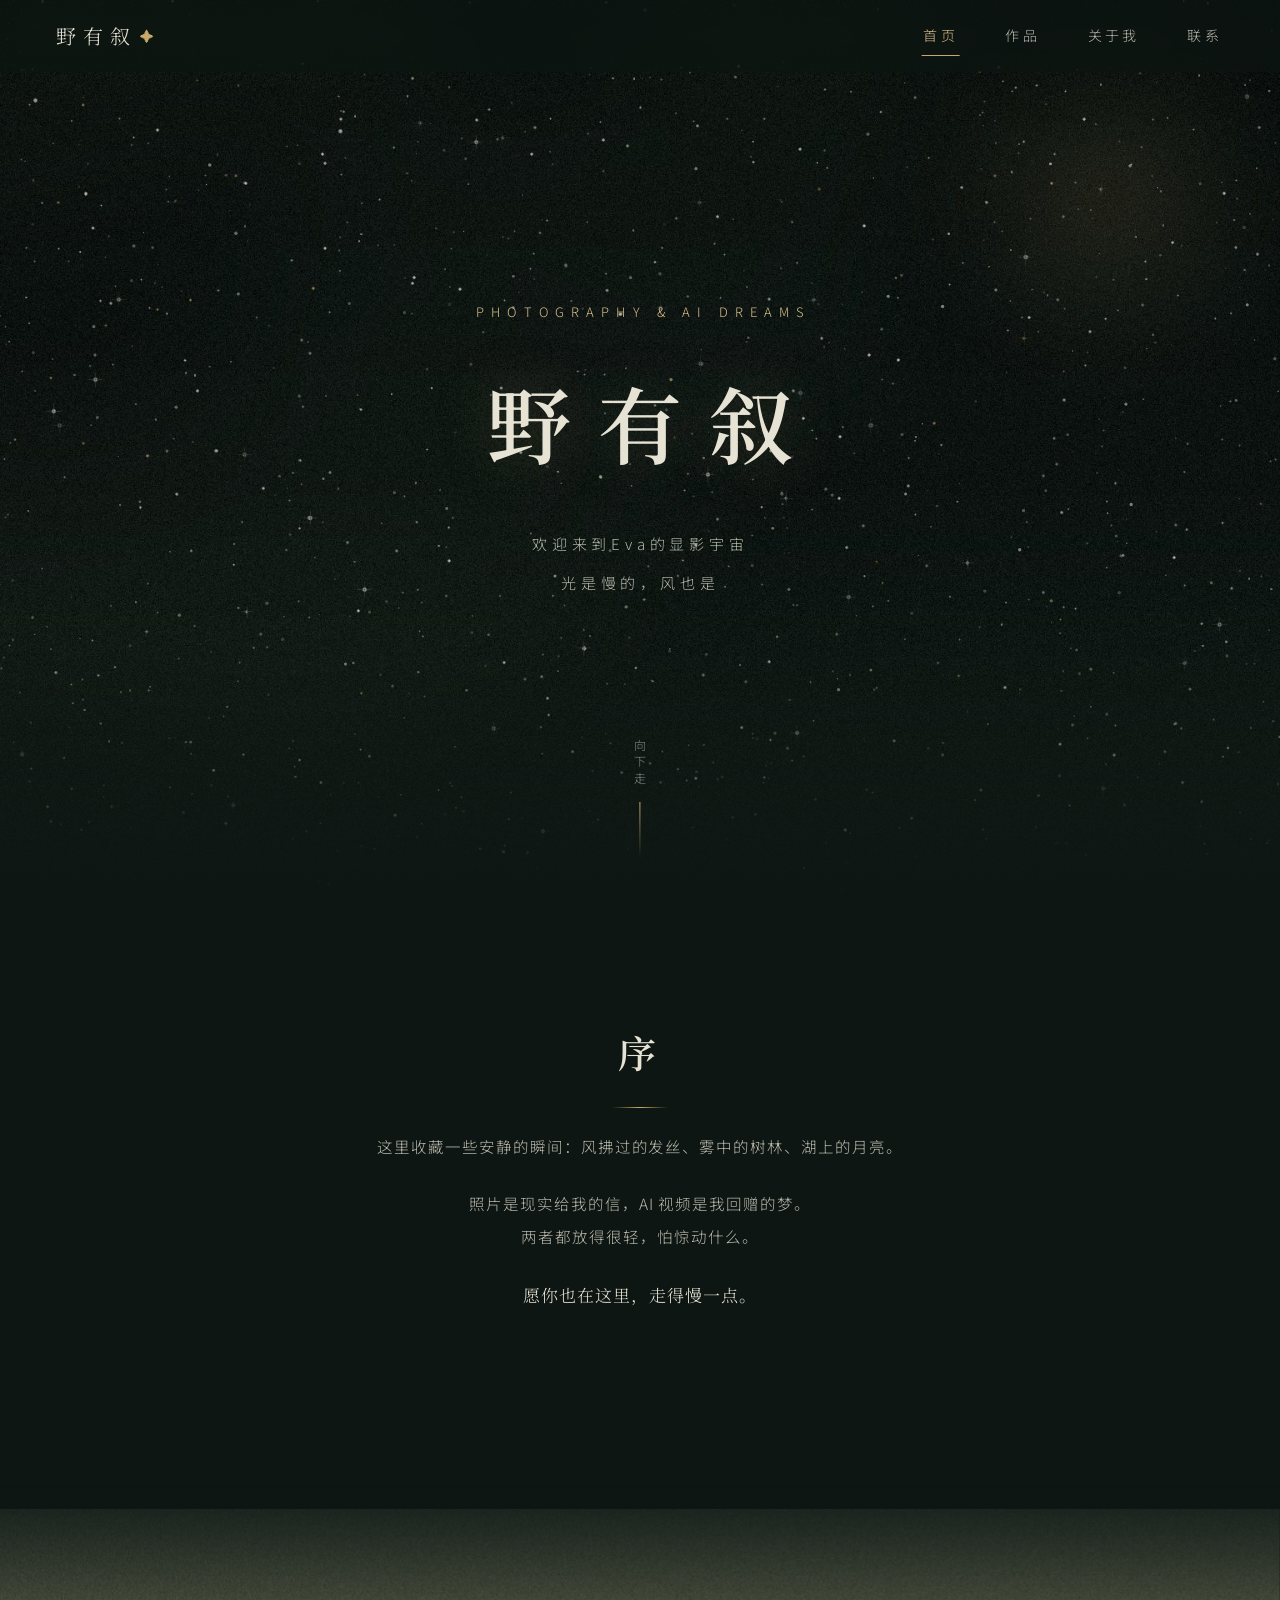
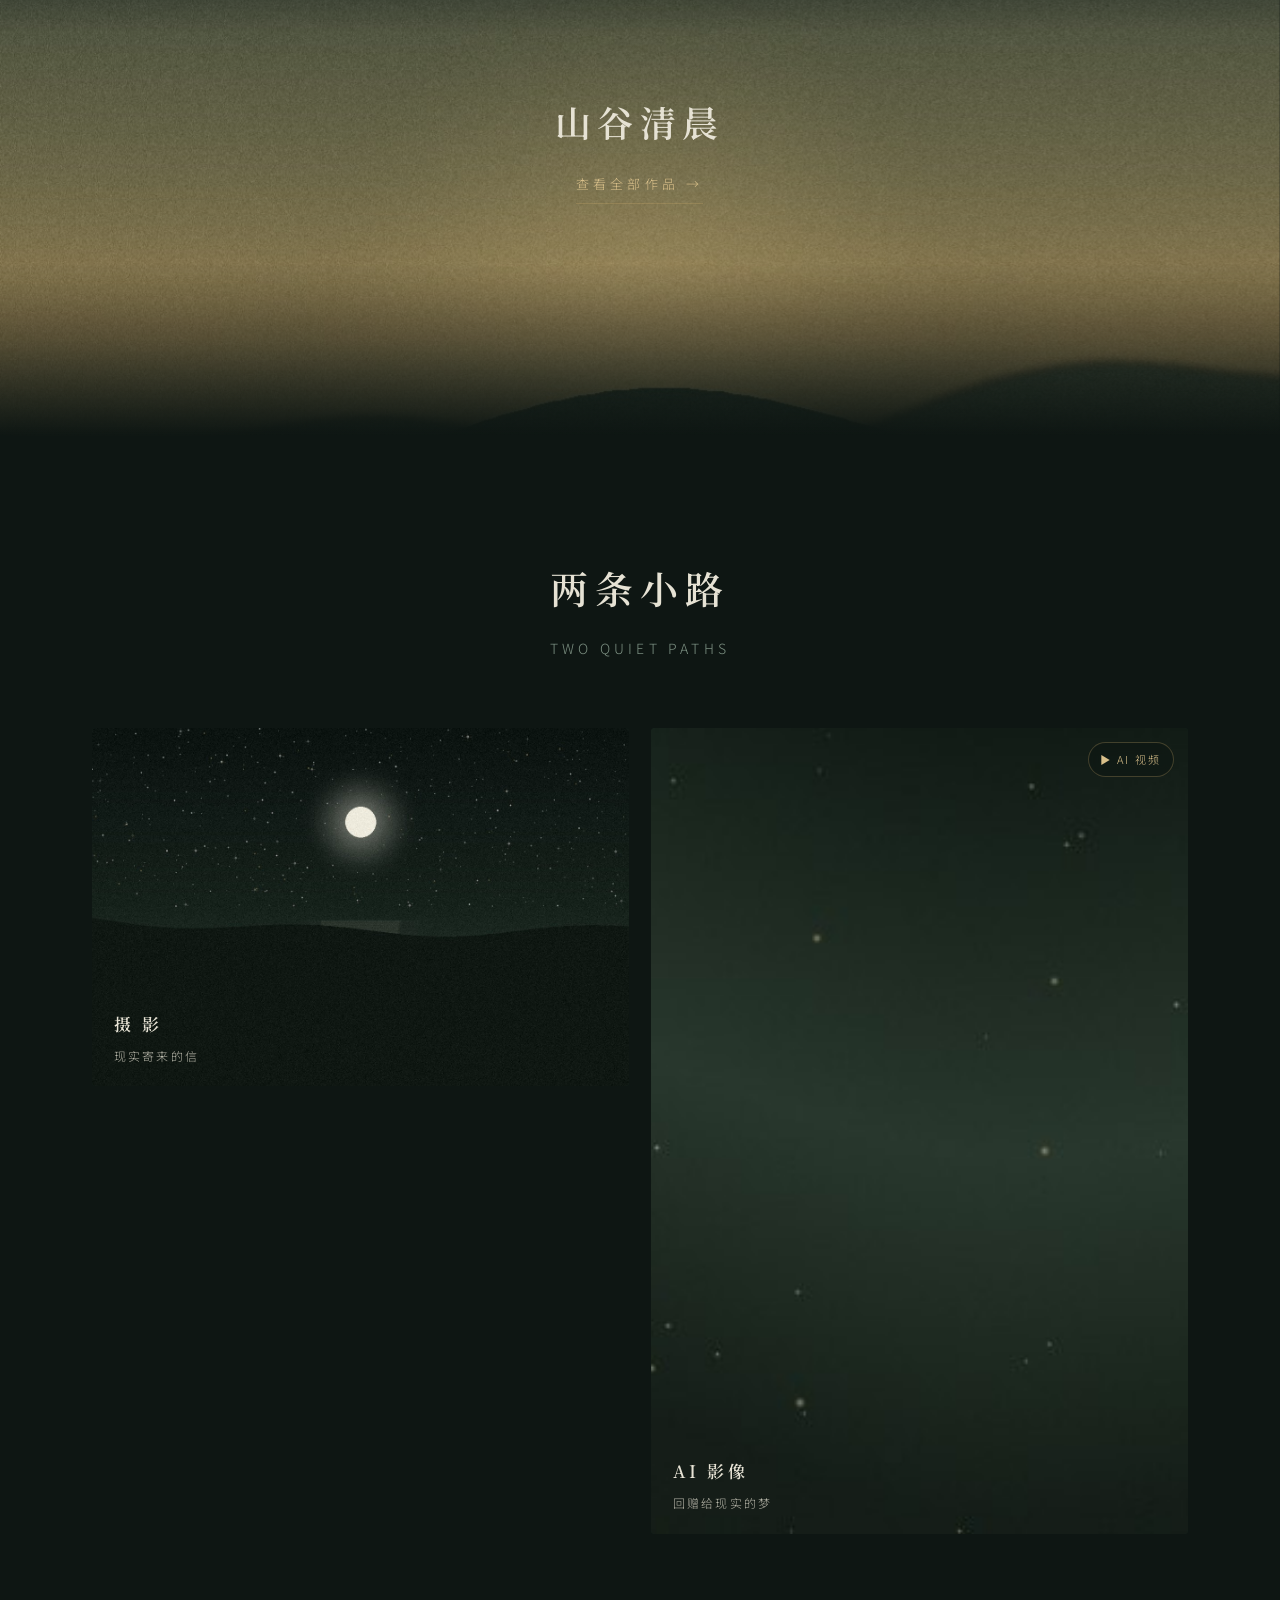
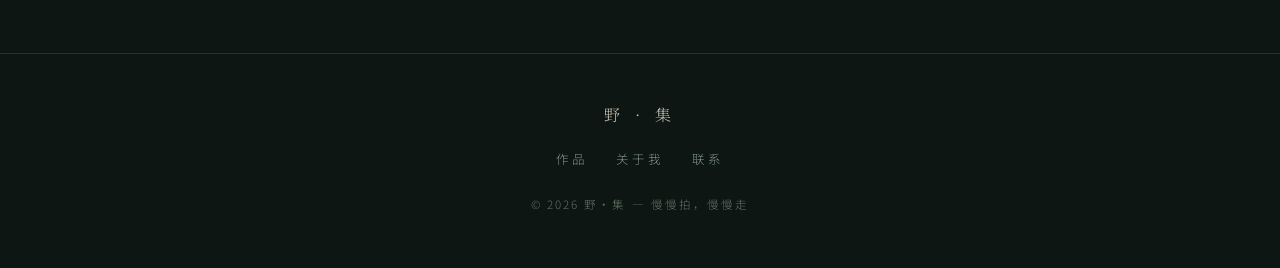
==== commit cd7b8df1: "Update index.html" ====
--- a/index.html
+++ b/index.html
@@ -30,7 +30,7 @@
     <canvas id="starCanvas"></canvas>
     <div class="hero-inner">
       <p class="hero-kicker reveal">PHOTOGRAPHY &amp; AI DREAMS</p>
-      <h1 class="hero-title reveal" data-delay="1">野&nbsp;·&nbsp;集</h1>
+      <h1 class="hero-title reveal" data-delay="1">野有叙</h1>
       <p class="hero-poem reveal" data-delay="2">欢迎来到Eva的显影宇宙<br>光是慢的，风也是</p>
     </div>
     <span class="hero-scroll">向下走</span>
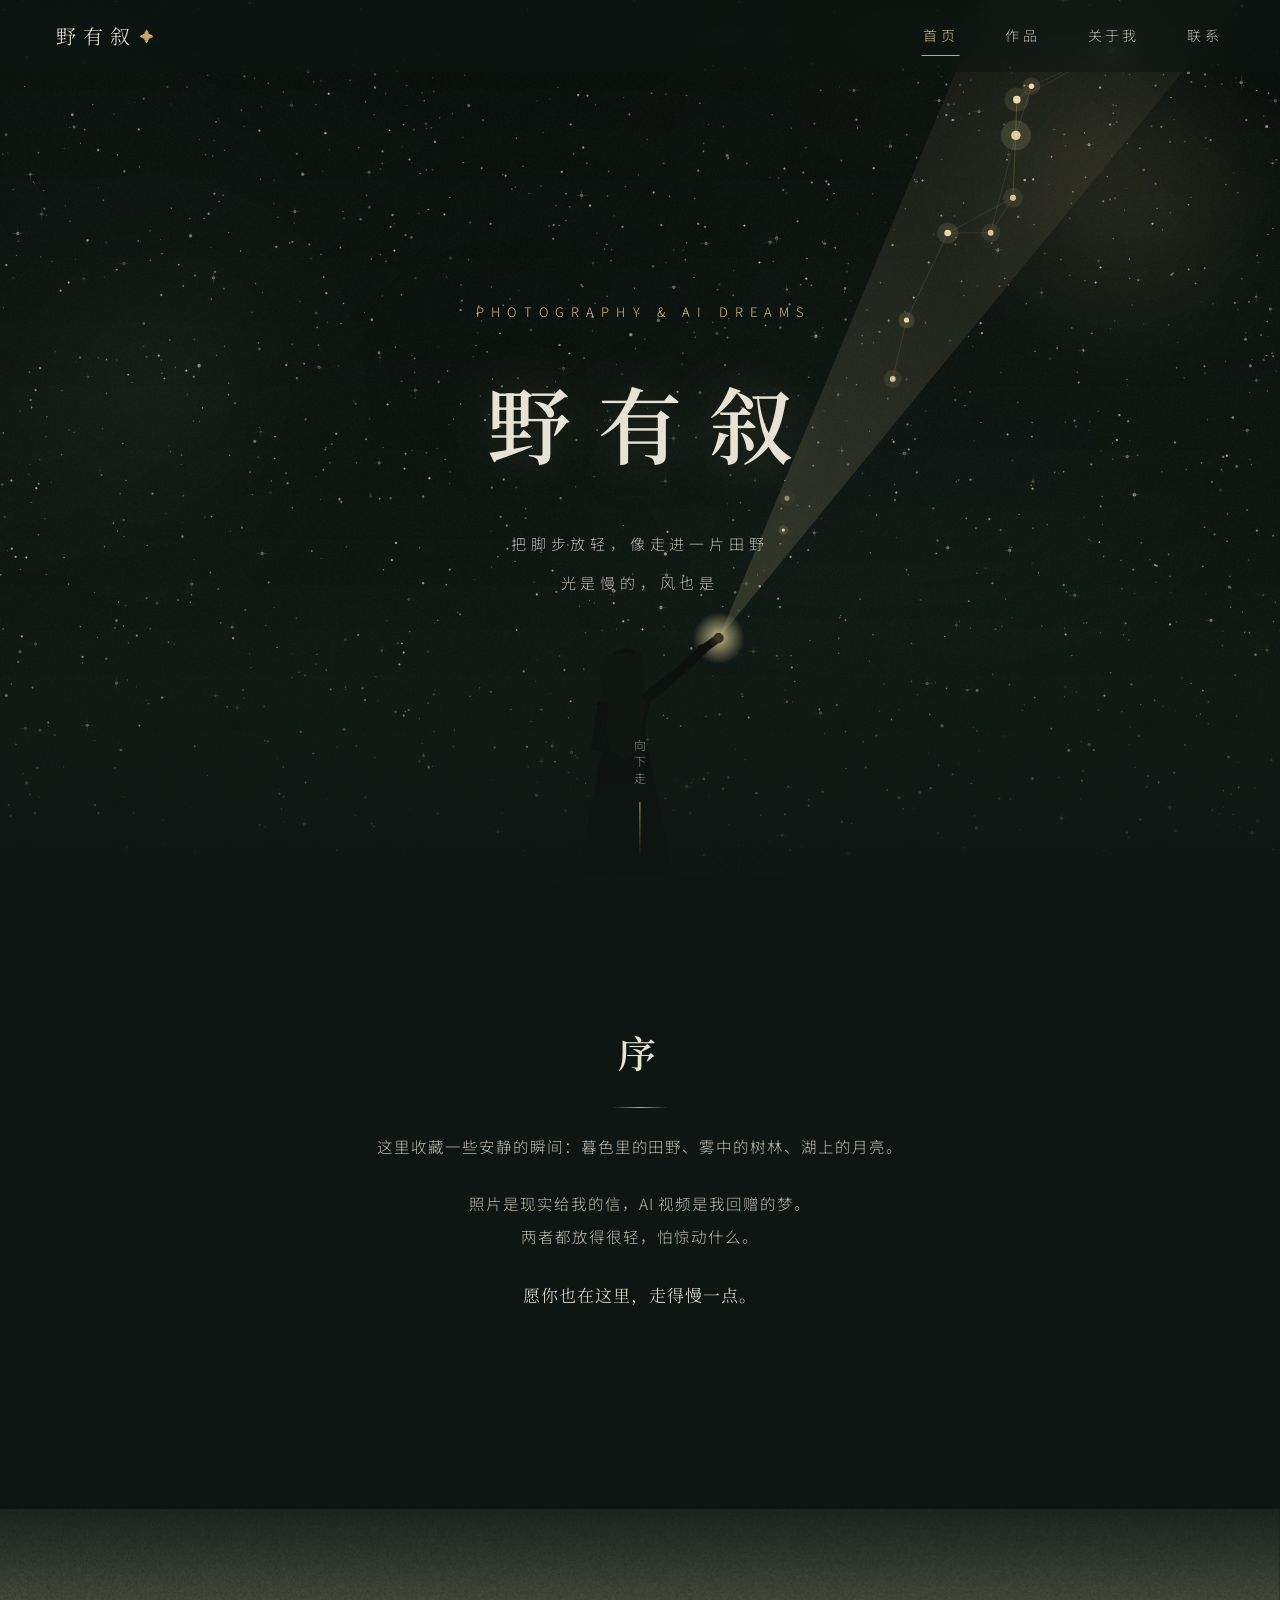
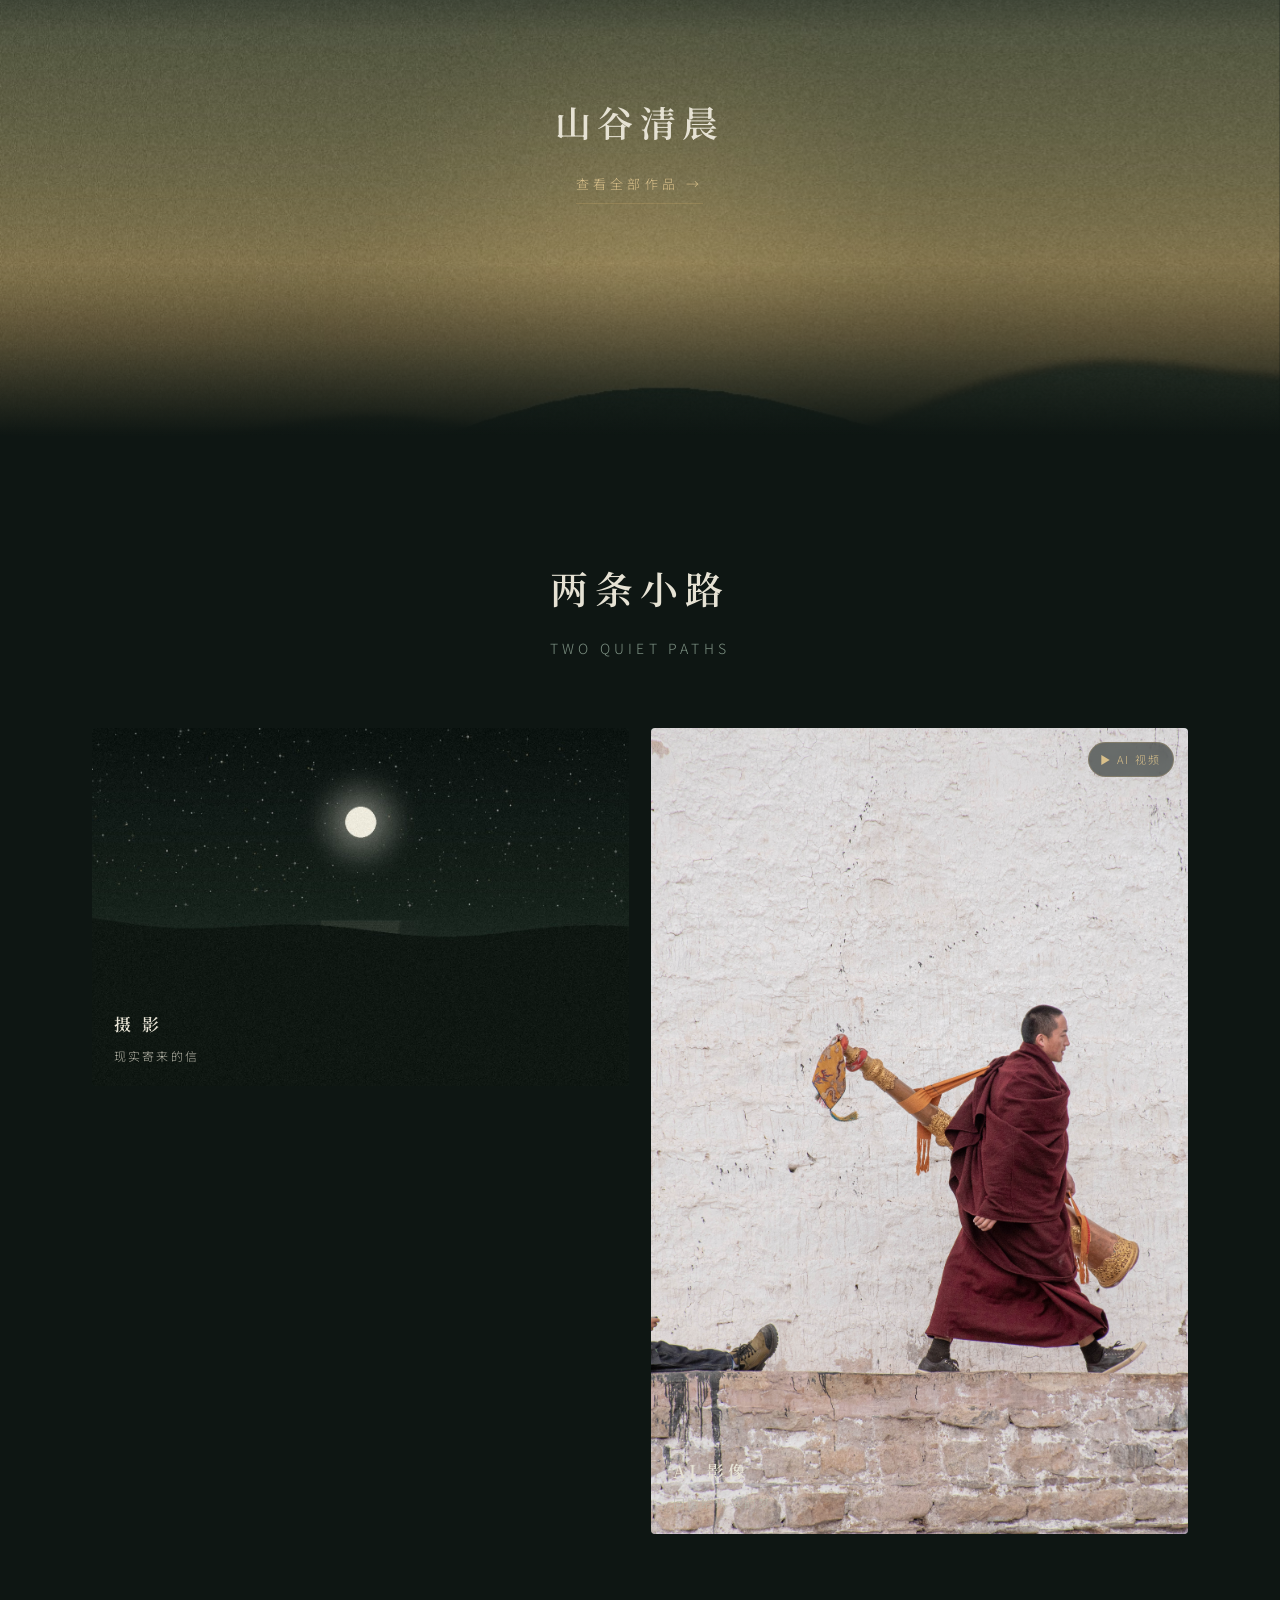
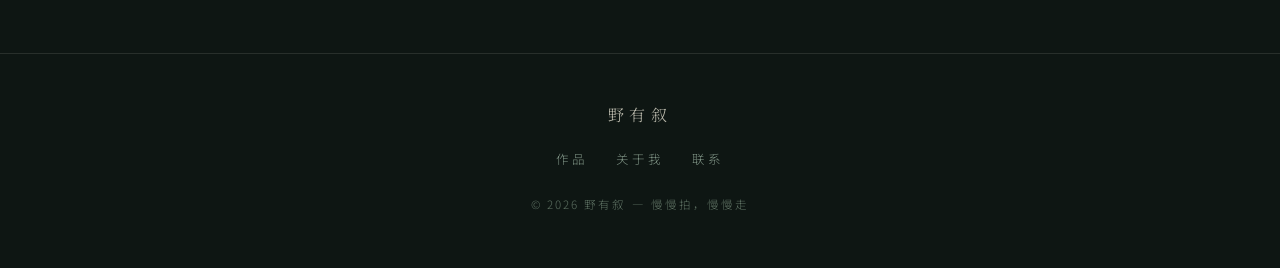
==== commit d2865273: "升级：高清星空、女孩手电光束、人像三系列分组、改名野有叙" ====
--- a/index.html
+++ b/index.html
@@ -31,7 +31,7 @@
     <div class="hero-inner">
       <p class="hero-kicker reveal">PHOTOGRAPHY &amp; AI DREAMS</p>
       <h1 class="hero-title reveal" data-delay="1">野有叙</h1>
-      <p class="hero-poem reveal" data-delay="2">欢迎来到Eva的显影宇宙<br>光是慢的，风也是</p>
+      <p class="hero-poem reveal" data-delay="2">把脚步放轻，像走进一片田野<br>光是慢的，风也是</p>
     </div>
     <span class="hero-scroll">向下走</span>
   </header>
@@ -41,7 +41,7 @@
     <div class="intro">
       <h2 class="section-title reveal">序</h2>
       <div class="divider reveal"></div>
-      <p class="reveal" data-delay="1">这里收藏一些安静的瞬间：风拂过的发丝、雾中的树林、湖上的月亮。</p>
+      <p class="reveal" data-delay="1">这里收藏一些安静的瞬间：暮色里的田野、雾中的树林、湖上的月亮。</p>
       <p class="reveal" data-delay="2">照片是现实给我的信，AI 视频是我回赠的梦。<br>两者都放得很轻，怕惊动什么。</p>
       <p class="drop reveal" data-delay="3">愿你也在这里，走得慢一点。</p>
     </div>
@@ -83,13 +83,13 @@
   </section>
 
   <footer class="footer">
-    <p class="f-logo">野 · 集</p>
+    <p class="f-logo">野有叙</p>
     <div class="f-links">
       <a href="works.html">作品</a>
       <a href="about.html">关于我</a>
       <a href="contact.html">联系</a>
     </div>
-    <p class="f-copy">© <span id="year">2026</span> 野·集 — 慢慢拍，慢慢走</p>
+    <p class="f-copy">© <span id="year">2026</span> 野有叙 — 慢慢拍，慢慢走</p>
   </footer>
 
   <script src="assets/js/stars.js" defer></script>
--- a/assets/css/style.css
+++ b/assets/css/style.css
@@ -463,6 +463,73 @@
   transition: opacity var(--dur) var(--ease-soft), transform var(--dur) var(--ease-soft);
 }
 
+/* ============ 系列分组标题 ============ */
+.series-header {
+  grid-column: 1 / -1;
+  display: flex;
+  align-items: center;
+  gap: 22px;
+  margin: 42px 0 6px;
+}
+.series-header:first-child { margin-top: 0; }
+.series-header span {
+  font-family: var(--serif);
+  font-size: 22px;
+  letter-spacing: 0.3em;
+  color: var(--gold-soft);
+  white-space: nowrap;
+}
+.series-header::after {
+  content: "";
+  flex: 1;
+  height: 1px;
+  background: linear-gradient(90deg, var(--line-gold), transparent);
+}
+.series-header.sub span {
+  font-size: 16px;
+  color: var(--sage);
+  letter-spacing: 0.24em;
+}
+.series-header.sub { margin: 26px 0 2px; }
+
+/* ============ 二级筛选（摄影子类） ============ */
+.sub-filter-bar {
+  display: none;
+  justify-content: center;
+  gap: 10px;
+  flex-wrap: wrap;
+  margin: -32px 0 48px;
+}
+.sub-filter-bar.show { display: flex; }
+.sub-filter-bar .filter-btn {
+  font-size: 12px;
+  padding: 8px 20px 8px 22px;
+  letter-spacing: 0.22em;
+}
+
+/* ============ 灯箱翻页 ============ */
+.lightbox-nav {
+  position: absolute;
+  top: 50%;
+  transform: translateY(-50%);
+  z-index: 2;
+  width: 52px; height: 52px;
+  border-radius: 50%;
+  border: 1px solid var(--line);
+  background: rgba(14, 22, 19, 0.4);
+  color: var(--cream);
+  font-size: 30px;
+  line-height: 1;
+  cursor: pointer;
+  transition: all var(--dur) var(--ease-soft);
+}
+.lightbox-nav:hover { border-color: var(--gold); color: var(--gold); }
+.lightbox-nav.prev { left: clamp(10px, 3vw, 40px); }
+.lightbox-nav.next { right: clamp(10px, 3vw, 40px); }
+@media (max-width: 640px) {
+  .lightbox-nav { width: 42px; height: 42px; font-size: 24px; }
+}
+
 /* ============ 灯箱 ============ */
 .lightbox {
   position: fixed;
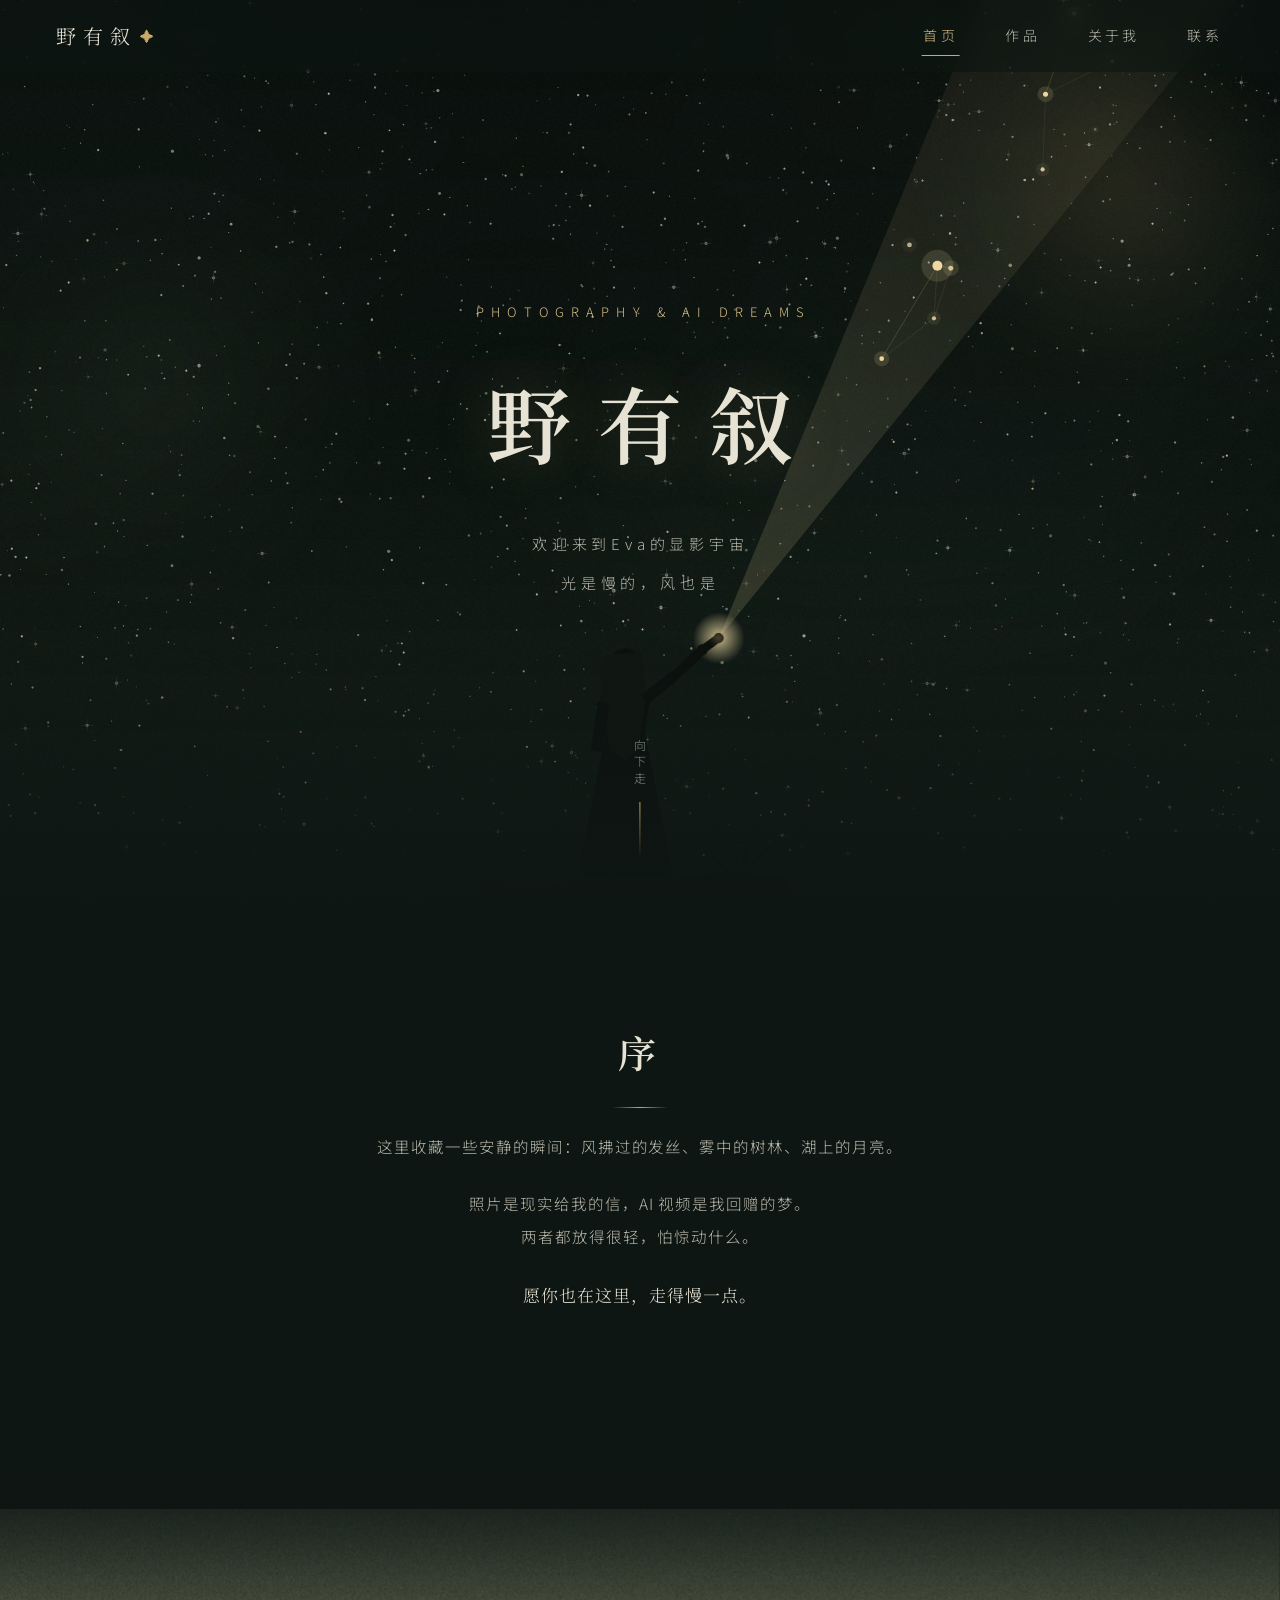
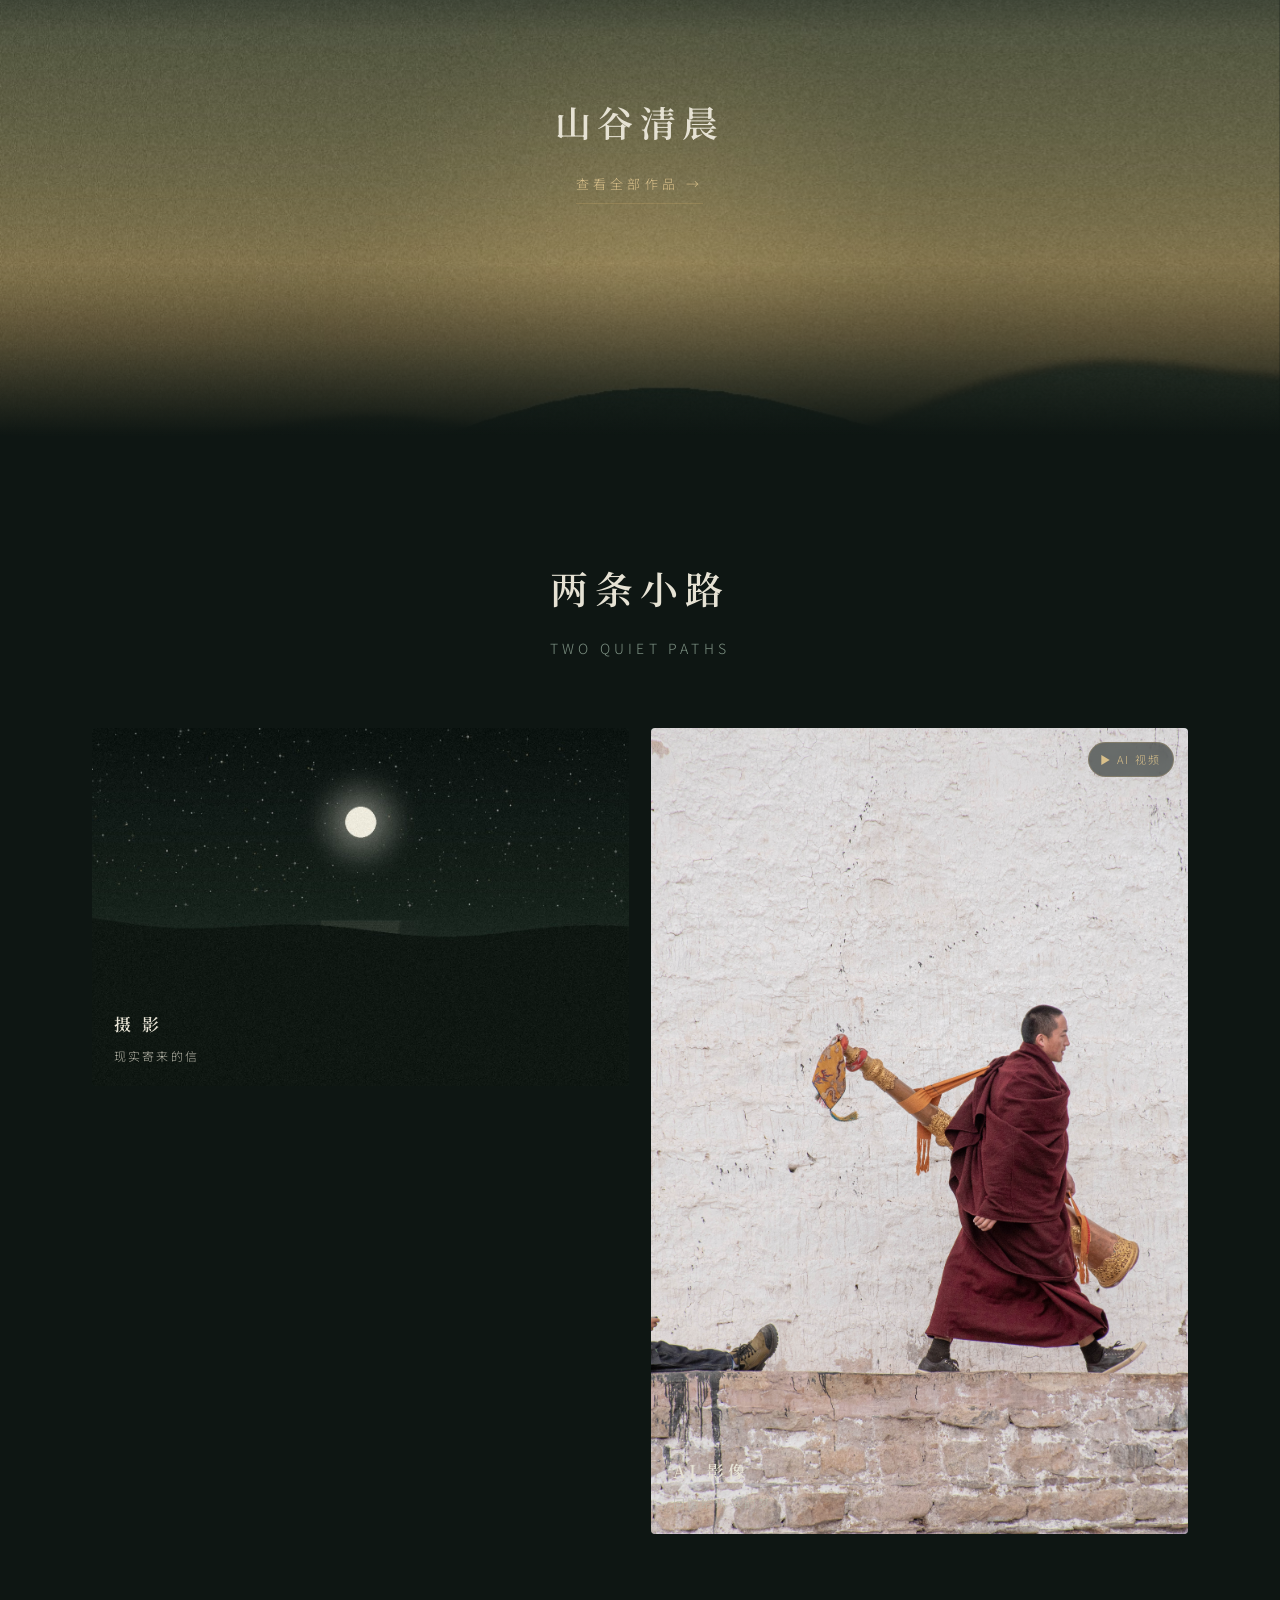
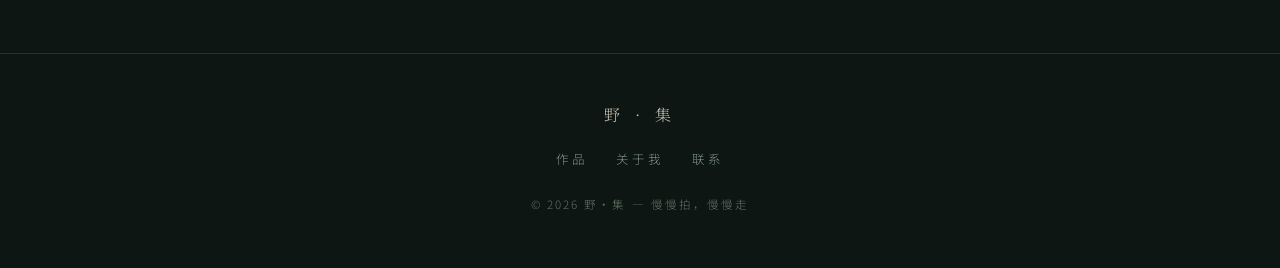
==== commit b575ab90: "Merge branch 'main' of https://github.com/dayang919/- # Conflicts: #	index.html" ====
--- a/index.html
+++ b/index.html
@@ -31,7 +31,7 @@
     <div class="hero-inner">
       <p class="hero-kicker reveal">PHOTOGRAPHY &amp; AI DREAMS</p>
       <h1 class="hero-title reveal" data-delay="1">野有叙</h1>
-      <p class="hero-poem reveal" data-delay="2">把脚步放轻，像走进一片田野<br>光是慢的，风也是</p>
+      <p class="hero-poem reveal" data-delay="2">欢迎来到Eva的显影宇宙<br>光是慢的，风也是</p>
     </div>
     <span class="hero-scroll">向下走</span>
   </header>
@@ -41,7 +41,7 @@
     <div class="intro">
       <h2 class="section-title reveal">序</h2>
       <div class="divider reveal"></div>
-      <p class="reveal" data-delay="1">这里收藏一些安静的瞬间：暮色里的田野、雾中的树林、湖上的月亮。</p>
+      <p class="reveal" data-delay="1">这里收藏一些安静的瞬间：风拂过的发丝、雾中的树林、湖上的月亮。</p>
       <p class="reveal" data-delay="2">照片是现实给我的信，AI 视频是我回赠的梦。<br>两者都放得很轻，怕惊动什么。</p>
       <p class="drop reveal" data-delay="3">愿你也在这里，走得慢一点。</p>
     </div>
@@ -83,13 +83,13 @@
   </section>
 
   <footer class="footer">
-    <p class="f-logo">野有叙</p>
+    <p class="f-logo">野 · 集</p>
     <div class="f-links">
       <a href="works.html">作品</a>
       <a href="about.html">关于我</a>
       <a href="contact.html">联系</a>
     </div>
-    <p class="f-copy">© <span id="year">2026</span> 野有叙 — 慢慢拍，慢慢走</p>
+    <p class="f-copy">© <span id="year">2026</span> 野·集 — 慢慢拍，慢慢走</p>
   </footer>
 
   <script src="assets/js/stars.js" defer></script>
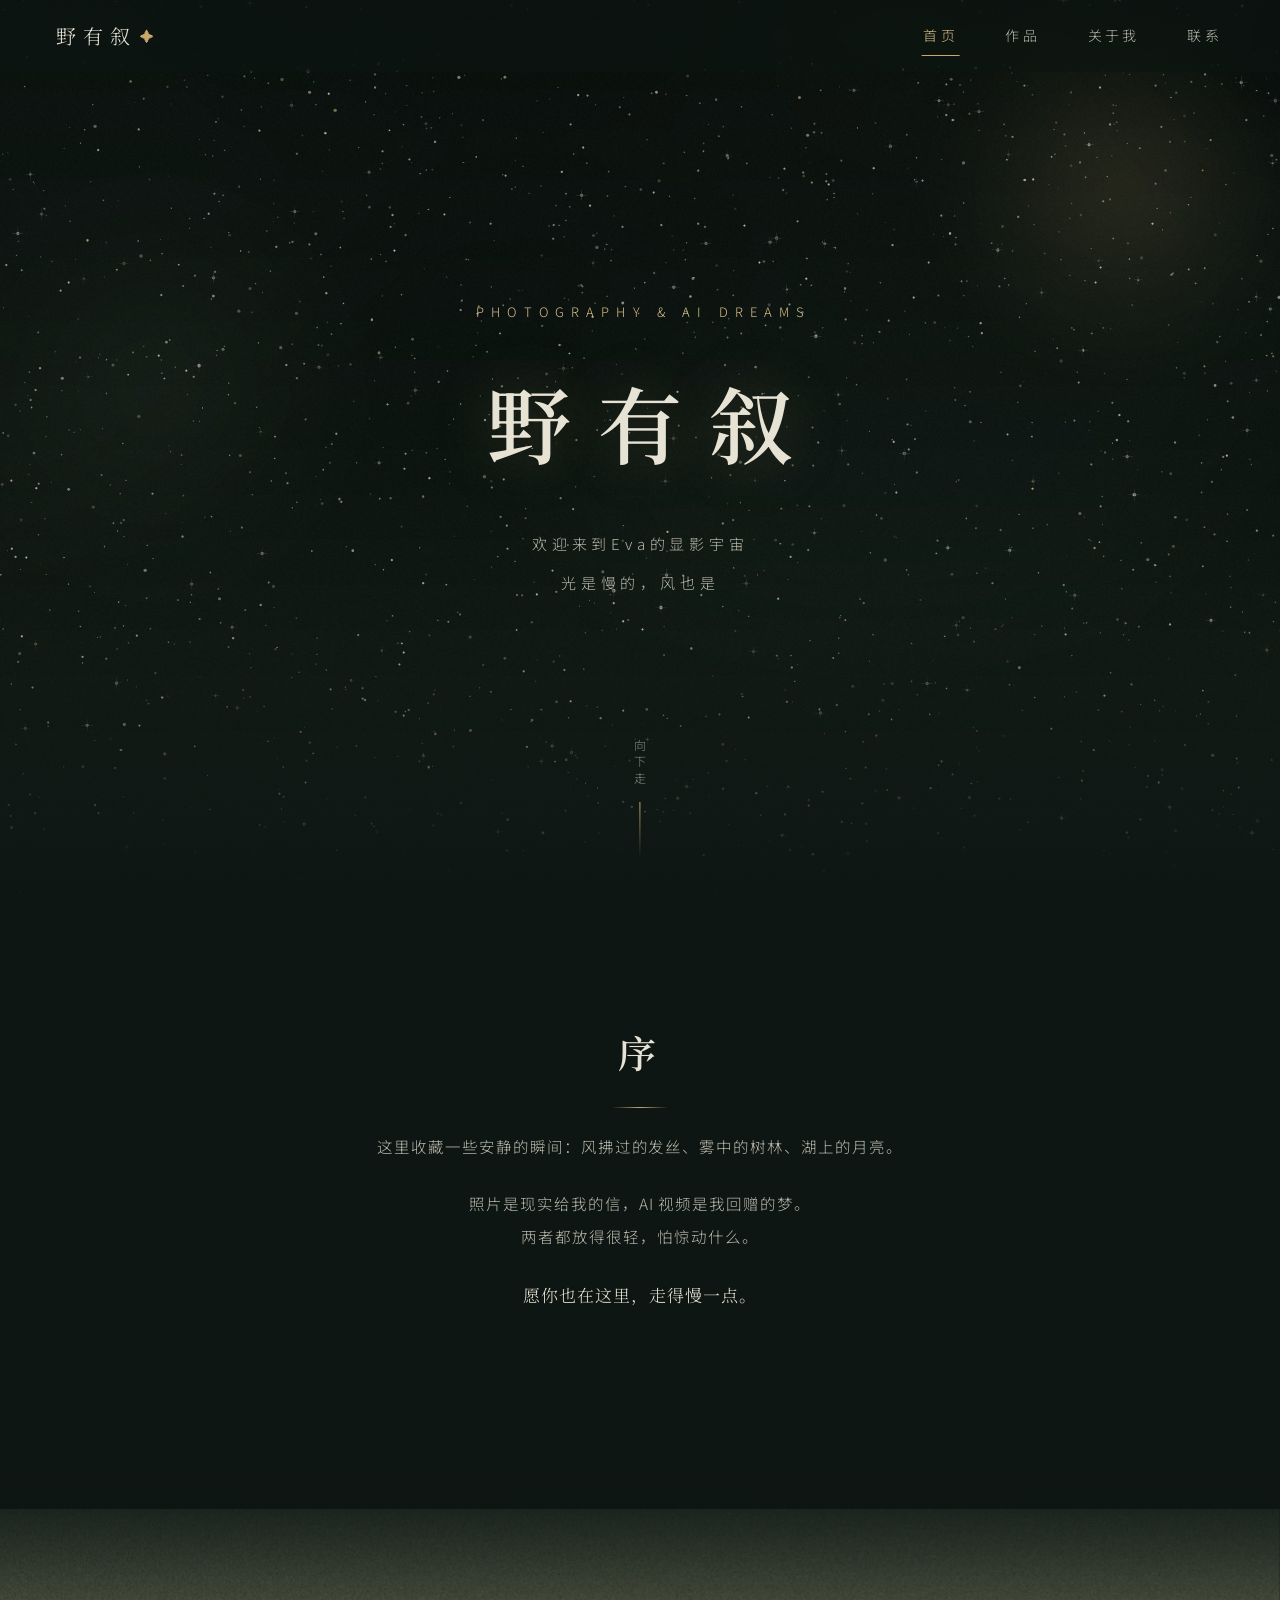
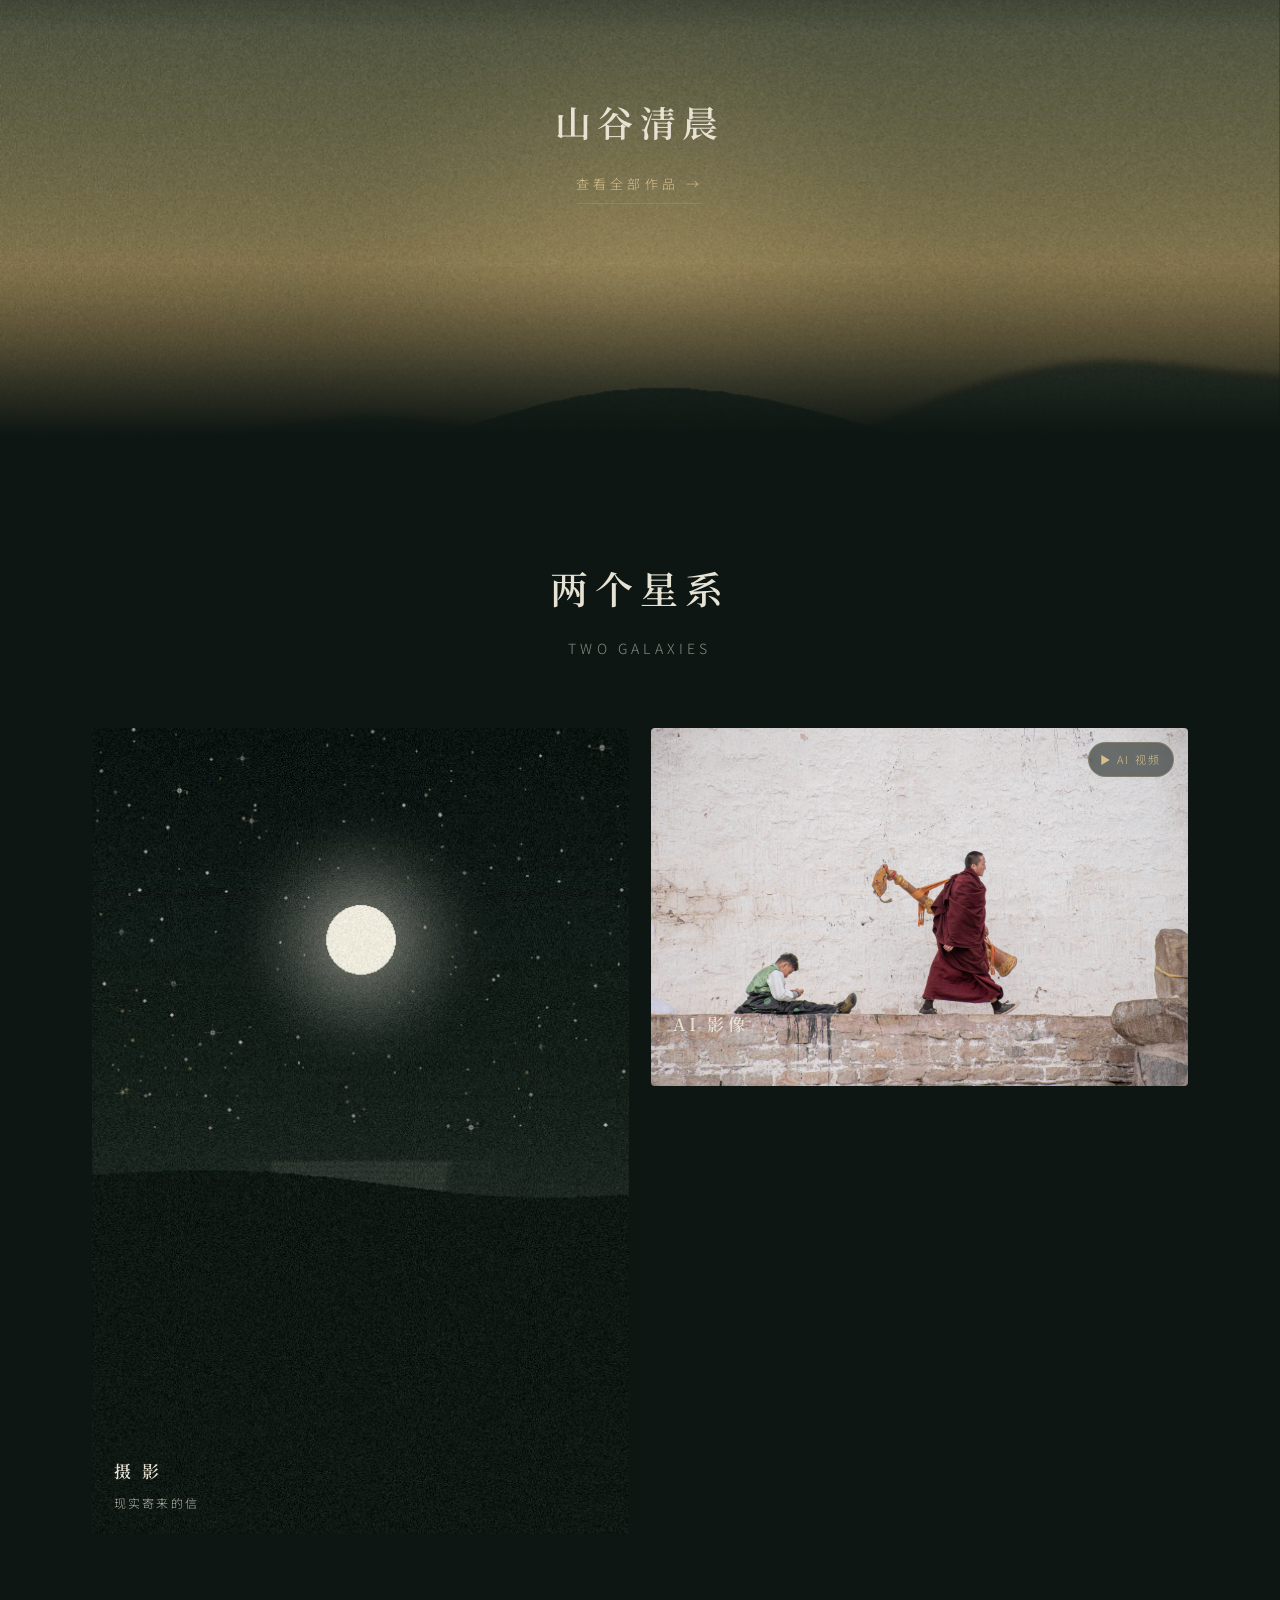
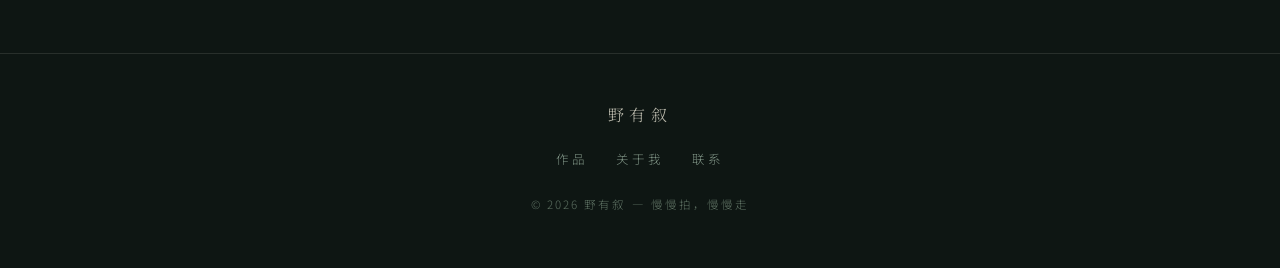
==== commit 20f999a2: "恢复第一版星空交互；封面统一竖版；首页改「两个星系」，AI封面横屏；补全改名" ====
--- a/index.html
+++ b/index.html
@@ -57,10 +57,10 @@
     </div>
   </section>
 
-  <!-- 两条小路 -->
+  <!-- 两个星系 -->
   <section class="section">
-    <h2 class="section-title reveal">两条小路</h2>
-    <p class="section-sub reveal" data-delay="1">TWO QUIET PATHS</p>
+    <h2 class="section-title reveal">两个星系</h2>
+    <p class="section-sub reveal" data-delay="1">TWO GALAXIES</p>
     <div class="gallery" style="grid-template-columns: repeat(2, 1fr);">
       <figure class="work-card reveal" data-delay="1" onclick="location.href='works.html'">
         <img src="assets/img/gallery/lake-moon.jpg" alt="摄影" loading="lazy" decoding="async">
@@ -70,7 +70,7 @@
           <p>现实寄来的信</p>
         </figcaption>
       </figure>
-      <figure class="work-card reveal" data-delay="2" onclick="location.href='works.html'">
+      <figure class="work-card wide reveal" data-delay="2" onclick="location.href='works.html'">
         <img src="assets/img/gallery/dream-tide.jpg" alt="AI 视频" loading="lazy" decoding="async">
         <span class="badge-video"><svg viewBox="0 0 10 12"><path d="M0 0 L10 6 L0 12 Z"/></svg>AI 视频</span>
         <div class="card-veil"></div>
@@ -83,13 +83,13 @@
   </section>
 
   <footer class="footer">
-    <p class="f-logo">野 · 集</p>
+    <p class="f-logo">野有叙</p>
     <div class="f-links">
       <a href="works.html">作品</a>
       <a href="about.html">关于我</a>
       <a href="contact.html">联系</a>
     </div>
-    <p class="f-copy">© <span id="year">2026</span> 野·集 — 慢慢拍，慢慢走</p>
+    <p class="f-copy">© <span id="year">2026</span> 野有叙 — 慢慢拍，慢慢走</p>
   </footer>
 
   <script src="assets/js/stars.js" defer></script>
--- a/assets/css/style.css
+++ b/assets/css/style.css
@@ -341,6 +341,67 @@
 }
 .strip-text a:hover { color: var(--gold); border-color: var(--gold); }
 
+/* ============ 作品区布局：左目录 + 网格 ============ */
+.works-layout {
+  display: grid;
+  grid-template-columns: 150px 1fr;
+  gap: clamp(24px, 4vw, 56px);
+  align-items: start;
+}
+
+.toc {
+  display: none;
+  position: sticky;
+  top: calc(var(--nav-h) + 40px);
+  padding-top: 14px;
+}
+.toc.show { display: block; }
+.toc-title {
+  font-family: var(--serif);
+  font-size: 13px;
+  letter-spacing: 0.4em;
+  color: var(--sage-dim);
+  margin-bottom: 18px;
+}
+.toc-link {
+  display: block;
+  font-size: 13.5px;
+  letter-spacing: 0.2em;
+  color: var(--sage);
+  padding: 7px 0 7px 14px;
+  border-left: 1px solid var(--line);
+  transition: color var(--dur) var(--ease-soft), border-color var(--dur) var(--ease-soft);
+}
+.toc-link.sub { padding-left: 30px; font-size: 12.5px; }
+.toc-link:hover { color: var(--gold-soft); }
+.toc-link.active {
+  color: var(--gold);
+  border-left-color: var(--gold);
+}
+
+@media (max-width: 960px) {
+  .works-layout { grid-template-columns: 1fr; }
+  .toc.show {
+    display: flex;
+    overflow-x: auto;
+    gap: 18px;
+    position: static;
+    padding: 0 0 18px;
+  }
+  .toc-title { display: none; }
+  .toc-link {
+    white-space: nowrap;
+    border-left: none;
+    border-bottom: 1px solid var(--line);
+    padding: 4px 2px;
+  }
+  .toc-link.sub { padding-left: 2px; }
+  .toc-link.active { border-bottom-color: var(--gold); }
+}
+
+/* 分组标题锚点：为固定导航留出滚动空间 */
+.series-header { scroll-margin-top: calc(var(--nav-h) + 24px); }
+
 /* ============ 作品筛选 ============ */
 .filter-bar {
   display: flex;
@@ -380,11 +441,9 @@
   border-radius: 4px;
   background: var(--green-800);
   cursor: pointer;
-  aspect-ratio: 3 / 2;
-}
-.work-card.tall { aspect-ratio: 2 / 3; }
-.work-card:nth-child(6n+2),
-.work-card:nth-child(6n+5) { aspect-ratio: 2 / 3; }
+  aspect-ratio: 2 / 3;   /* 全站封面统一竖版，与人像栏一致 */
+}
+.work-card.wide { aspect-ratio: 3 / 2; }   /* 横屏封面（首页 AI 影像入口） */
 
 .work-card img,
 .work-card video {
@@ -839,9 +898,8 @@
   .nav-links a { font-size: 18px; }
 
   .gallery { grid-template-columns: 1fr; }
-  .work-card,
-  .work-card:nth-child(6n+2),
-  .work-card:nth-child(6n+5) { aspect-ratio: 3 / 2; }
+  .work-card { aspect-ratio: 2 / 3; }
+  .work-card.wide { aspect-ratio: 3 / 2; }
 
   .hero-title { letter-spacing: 0.2em; text-indent: 0.2em; }
   .hero-poem { letter-spacing: 0.2em; font-size: 13.5px; }
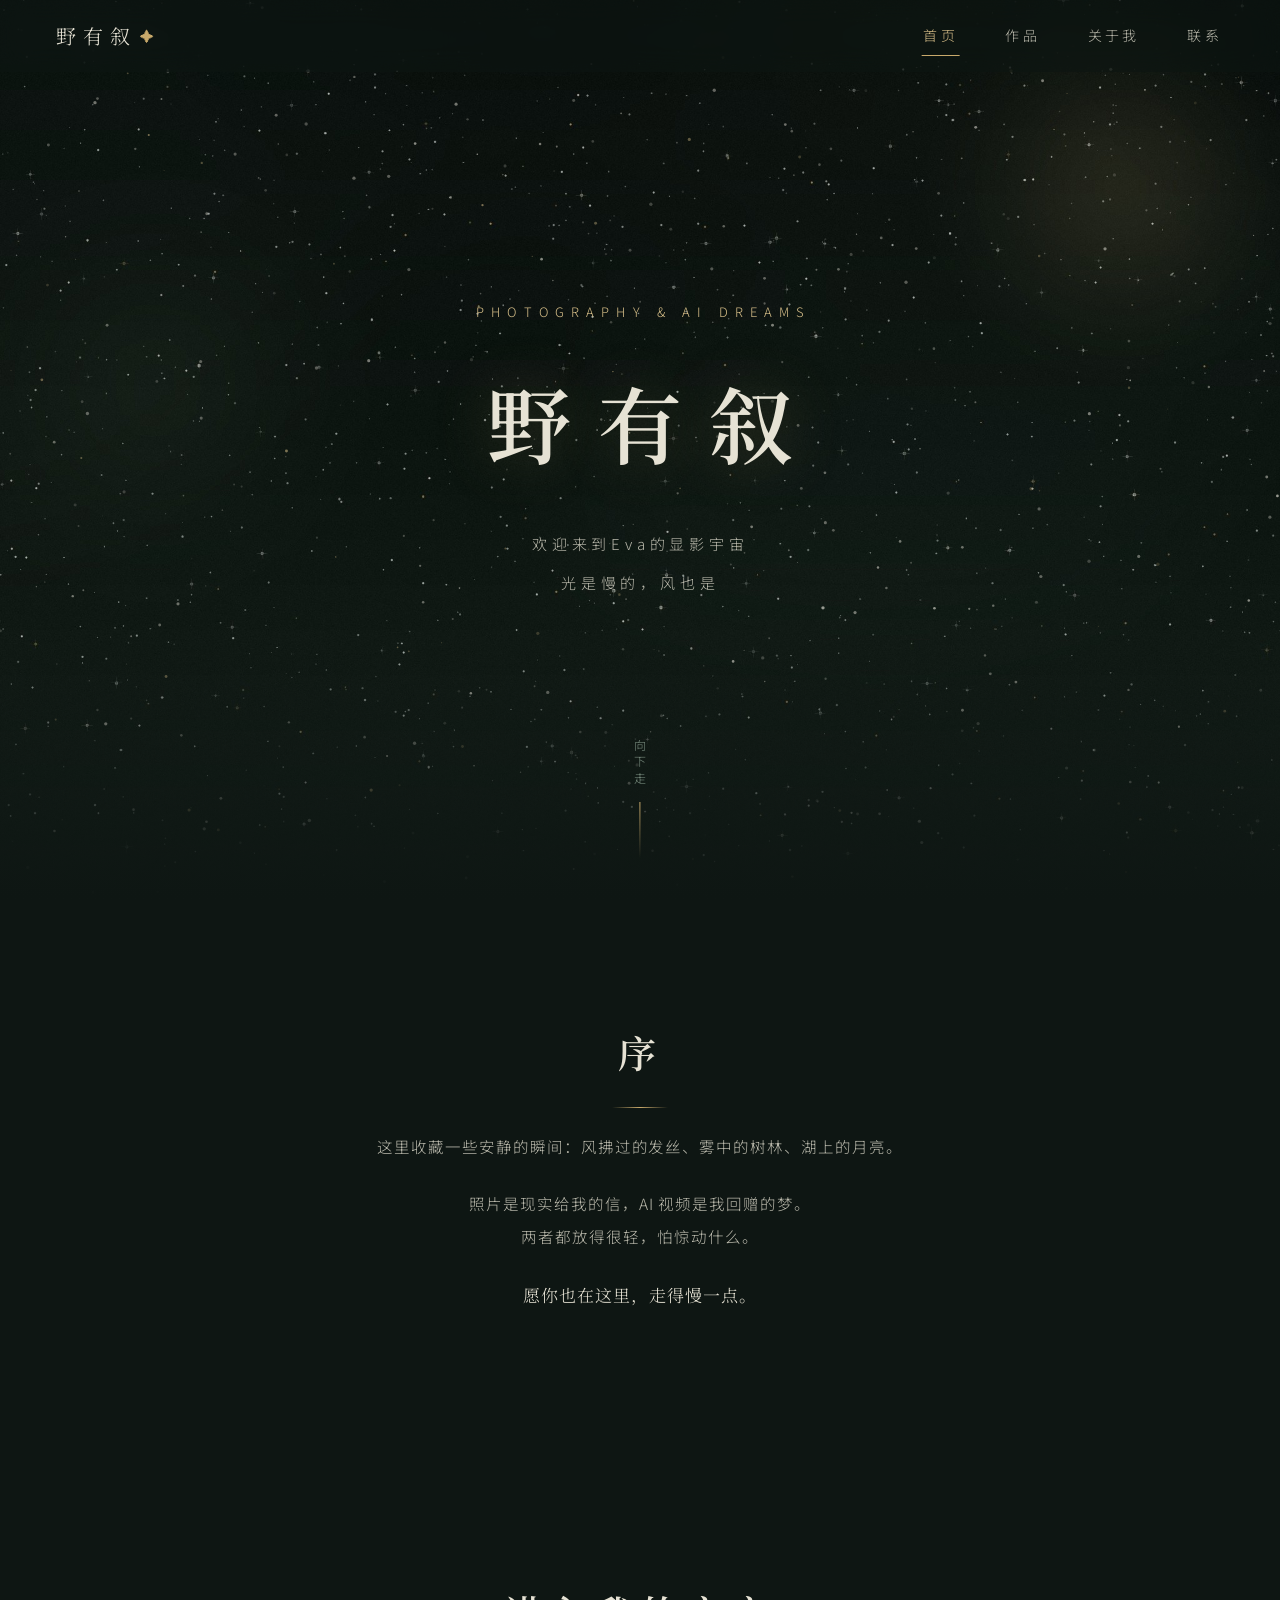
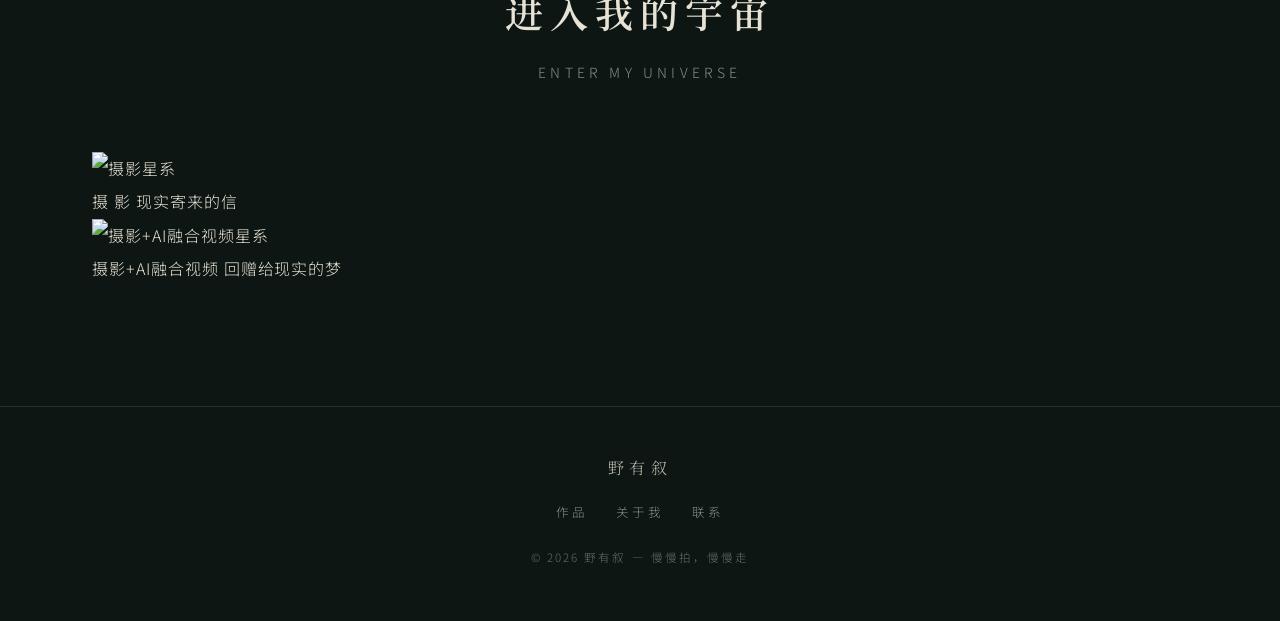
==== commit 312c4fac: "Add files via upload 更新核心页面" ====
--- a/index.html
+++ b/index.html
@@ -1,98 +1,81 @@
-<!DOCTYPE html>
-<html lang="zh-CN">
-<head>
-  <meta charset="UTF-8">
-  <meta name="viewport" content="width=device-width, initial-scale=1.0">
-  <title>野有叙 — 摄影与 AI 影像</title>
-  <meta name="description" content="一个安静的摄影角落：田野、雾气、星光，以及一些 AI 做的梦。">
-  <link rel="icon" href="data:image/svg+xml,%3Csvg xmlns='http://www.w3.org/2000/svg' viewBox='0 0 32 32'%3E%3Ccircle cx='16' cy='16' r='14' fill='%23121d17'/%3E%3Ccircle cx='16' cy='12' r='2.4' fill='%23c8a96b'/%3E%3Ccircle cx='10' cy='20' r='1.4' fill='%23e6e2d4'/%3E%3Ccircle cx='22' cy='19' r='1.7' fill='%23e6e2d4'/%3E%3C/svg%3E">
-  <link rel="preconnect" href="https://fonts.googleapis.com">
-  <link rel="preconnect" href="https://fonts.gstatic.com" crossorigin>
-  <link href="https://fonts.googleapis.com/css2?family=Noto+Serif+SC:wght@400;600&family=Noto+Sans+SC:wght@300;400&display=swap" rel="stylesheet">
-  <link rel="stylesheet" href="assets/css/style.css">
-</head>
-<body>
-
-  <!-- 顶部固定导航 -->
-  <nav class="nav">
-    <a class="nav-logo" href="index.html">野有叙<span class="gold-dot">✦</span></a>
-    <button class="nav-toggle" aria-label="菜单"><span></span><span></span><span></span></button>
-    <div class="nav-links">
-      <a href="index.html" class="active">首页</a>
-      <a href="works.html">作品</a>
-      <a href="about.html">关于我</a>
-      <a href="contact.html">联系</a>
-    </div>
-  </nav>
-
-  <!-- 首屏：星空大图 + 标题，鼠标悬停点亮星星 -->
-  <header class="hero">
-    <canvas id="starCanvas"></canvas>
-    <div class="hero-inner">
-      <p class="hero-kicker reveal">PHOTOGRAPHY &amp; AI DREAMS</p>
-      <h1 class="hero-title reveal" data-delay="1">野有叙</h1>
-      <p class="hero-poem reveal" data-delay="2">欢迎来到Eva的显影宇宙<br>光是慢的，风也是</p>
-    </div>
-    <span class="hero-scroll">向下走</span>
-  </header>
-
-  <!-- 序 -->
-  <section class="section">
-    <div class="intro">
-      <h2 class="section-title reveal">序</h2>
-      <div class="divider reveal"></div>
-      <p class="reveal" data-delay="1">这里收藏一些安静的瞬间：风拂过的发丝、雾中的树林、湖上的月亮。</p>
-      <p class="reveal" data-delay="2">照片是现实给我的信，AI 视频是我回赠的梦。<br>两者都放得很轻，怕惊动什么。</p>
-      <p class="drop reveal" data-delay="3">愿你也在这里，走得慢一点。</p>
-    </div>
-  </section>
-
-  <!-- 精选作品带（视差滚动） -->
-  <section class="feature-strip">
-    <div class="parallax-img" data-parallax="0.35" style="background-image:url('assets/img/gallery/valley-dawn.jpg')"></div>
-    <div class="strip-mask"></div>
-    <div class="strip-text">
-      <h2 class="reveal">山谷清晨</h2>
-      <a class="reveal" data-delay="1" href="works.html">查看全部作品 →</a>
-    </div>
-  </section>
-
-  <!-- 两个星系 -->
-  <section class="section">
-    <h2 class="section-title reveal">两个星系</h2>
-    <p class="section-sub reveal" data-delay="1">TWO GALAXIES</p>
-    <div class="gallery" style="grid-template-columns: repeat(2, 1fr);">
-      <figure class="work-card reveal" data-delay="1" onclick="location.href='works.html'">
-        <img src="assets/img/gallery/lake-moon.jpg" alt="摄影" loading="lazy" decoding="async">
-        <div class="card-veil"></div>
-        <figcaption class="card-info" style="opacity:1;transform:none;">
-          <h3>摄 影</h3>
-          <p>现实寄来的信</p>
-        </figcaption>
-      </figure>
-      <figure class="work-card wide reveal" data-delay="2" onclick="location.href='works.html'">
-        <img src="assets/img/gallery/dream-tide.jpg" alt="AI 视频" loading="lazy" decoding="async">
-        <span class="badge-video"><svg viewBox="0 0 10 12"><path d="M0 0 L10 6 L0 12 Z"/></svg>AI 视频</span>
-        <div class="card-veil"></div>
-        <figcaption class="card-info" style="opacity:1;transform:none;">
-          <h3>AI 影像</h3>
-          <p>回赠给现实的梦</p>
-        </figcaption>
-      </figure>
-    </div>
-  </section>
-
-  <footer class="footer">
-    <p class="f-logo">野有叙</p>
-    <div class="f-links">
-      <a href="works.html">作品</a>
-      <a href="about.html">关于我</a>
-      <a href="contact.html">联系</a>
-    </div>
-    <p class="f-copy">© <span id="year">2026</span> 野有叙 — 慢慢拍，慢慢走</p>
-  </footer>
-
-  <script src="assets/js/stars.js" defer></script>
-  <script src="assets/js/main.js" defer></script>
-</body>
-</html>
+<!DOCTYPE html>
+<html lang="zh-CN">
+<head>
+  <meta charset="UTF-8">
+  <meta name="viewport" content="width=device-width, initial-scale=1.0">
+  <title>野有叙 — 摄影与 AI 影像</title>
+  <meta name="description" content="一个安静的摄影角落：田野、雾气、星光，以及一些 AI 做的梦。">
+  <link rel="icon" href="data:image/svg+xml,%3Csvg xmlns='http://www.w3.org/2000/svg' viewBox='0 0 32 32'%3E%3Ccircle cx='16' cy='16' r='14' fill='%23121d17'/%3E%3Ccircle cx='16' cy='12' r='2.4' fill='%23c8a96b'/%3E%3Ccircle cx='10' cy='20' r='1.4' fill='%23e6e2d4'/%3E%3Ccircle cx='22' cy='19' r='1.7' fill='%23e6e2d4'/%3E%3C/svg%3E">
+  <link rel="preconnect" href="https://fonts.googleapis.com">
+  <link rel="preconnect" href="https://fonts.gstatic.com" crossorigin>
+  <link href="https://fonts.googleapis.com/css2?family=Noto+Serif+SC:wght@400;600&family=Noto+Sans+SC:wght@300;400&display=swap" rel="stylesheet">
+  <link rel="stylesheet" href="assets/css/style.css">
+</head>
+<body>
+
+  <!-- 顶部固定导航 -->
+  <nav class="nav">
+    <a class="nav-logo" href="index.html">野有叙<span class="gold-dot">✦</span></a>
+    <button class="nav-toggle" aria-label="菜单"><span></span><span></span><span></span></button>
+    <div class="nav-links">
+      <a href="index.html" class="active">首页</a>
+      <a href="works.html">作品</a>
+      <a href="about.html">关于我</a>
+      <a href="contact.html">联系</a>
+    </div>
+  </nav>
+
+  <!-- 首屏：星空大图 + 标题，鼠标悬停点亮星星 -->
+  <header class="hero">
+    <canvas id="starCanvas"></canvas>
+    <div class="hero-inner">
+      <p class="hero-kicker reveal">PHOTOGRAPHY &amp; AI DREAMS</p>
+      <h1 class="hero-title reveal" data-delay="1">野有叙</h1>
+      <p class="hero-poem reveal" data-delay="2">欢迎来到Eva的显影宇宙<br>光是慢的，风也是</p>
+    </div>
+    <span class="hero-scroll">向下走</span>
+  </header>
+
+  <!-- 序 -->
+  <section class="section">
+    <div class="intro">
+      <h2 class="section-title reveal">序</h2>
+      <div class="divider reveal"></div>
+      <p class="reveal" data-delay="1">这里收藏一些安静的瞬间：风拂过的发丝、雾中的树林、湖上的月亮。</p>
+      <p class="reveal" data-delay="2">照片是现实给我的信，AI 视频是我回赠的梦。<br>两者都放得很轻，怕惊动什么。</p>
+      <p class="drop reveal" data-delay="3">愿你也在这里，走得慢一点。</p>
+    </div>
+  </section>
+
+  <!-- 进入我的宇宙 -->
+  <section class="section">
+    <h2 class="section-title reveal">进入我的宇宙</h2>
+    <p class="section-sub reveal" data-delay="1">ENTER MY UNIVERSE</p>
+    <div class="galaxy-pair">
+      <a class="galaxy-link reveal" data-delay="1" href="works.html">
+        <span class="galaxy-ball"><img src="assets/img/galaxy-photo.jpg" alt="摄影星系" loading="lazy" decoding="async" draggable="false"></span>
+        <span class="g-name">摄 影</span>
+        <span class="g-sub">现实寄来的信</span>
+      </a>
+      <a class="galaxy-link reveal" data-delay="2" href="works.html?view=video">
+        <span class="galaxy-ball"><img src="assets/img/galaxy-dream.jpg" alt="摄影+AI融合视频星系" loading="lazy" decoding="async" draggable="false"></span>
+        <span class="g-name">摄影+AI融合视频</span>
+        <span class="g-sub">回赠给现实的梦</span>
+      </a>
+    </div>
+  </section>
+
+  <footer class="footer">
+    <p class="f-logo">野有叙</p>
+    <div class="f-links">
+      <a href="works.html">作品</a>
+      <a href="about.html">关于我</a>
+      <a href="contact.html">联系</a>
+    </div>
+    <p class="f-copy">© <span id="year">2026</span> 野有叙 — 慢慢拍，慢慢走</p>
+  </footer>
+
+  <script src="assets/js/stars.js" defer></script>
+  <script src="assets/js/main.js" defer></script>
+</body>
+</html>
--- a/assets/css/style.css
+++ b/assets/css/style.css
@@ -432,7 +432,7 @@
 /* ============ 作品网格 ============ */
 .gallery {
   display: grid;
-  grid-template-columns: repeat(3, 1fr);
+  grid-template-columns: repeat(2, 1fr);
   gap: 22px;
 }
 .work-card {
@@ -449,7 +449,8 @@
 .work-card video {
   width: 100%;
   height: 100%;
-  object-fit: cover;
+  object-fit: contain;   /* ✅ 完整显示，不裁剪，留白处显示背景色 */
+  background: var(--green-800); /* 留白区域用深色填充，视觉上像裱框 */
   transform: scale(1.001);
   transition: transform var(--dur) var(--ease-soft), filter var(--dur) var(--ease-soft);
   filter: saturate(0.92);
